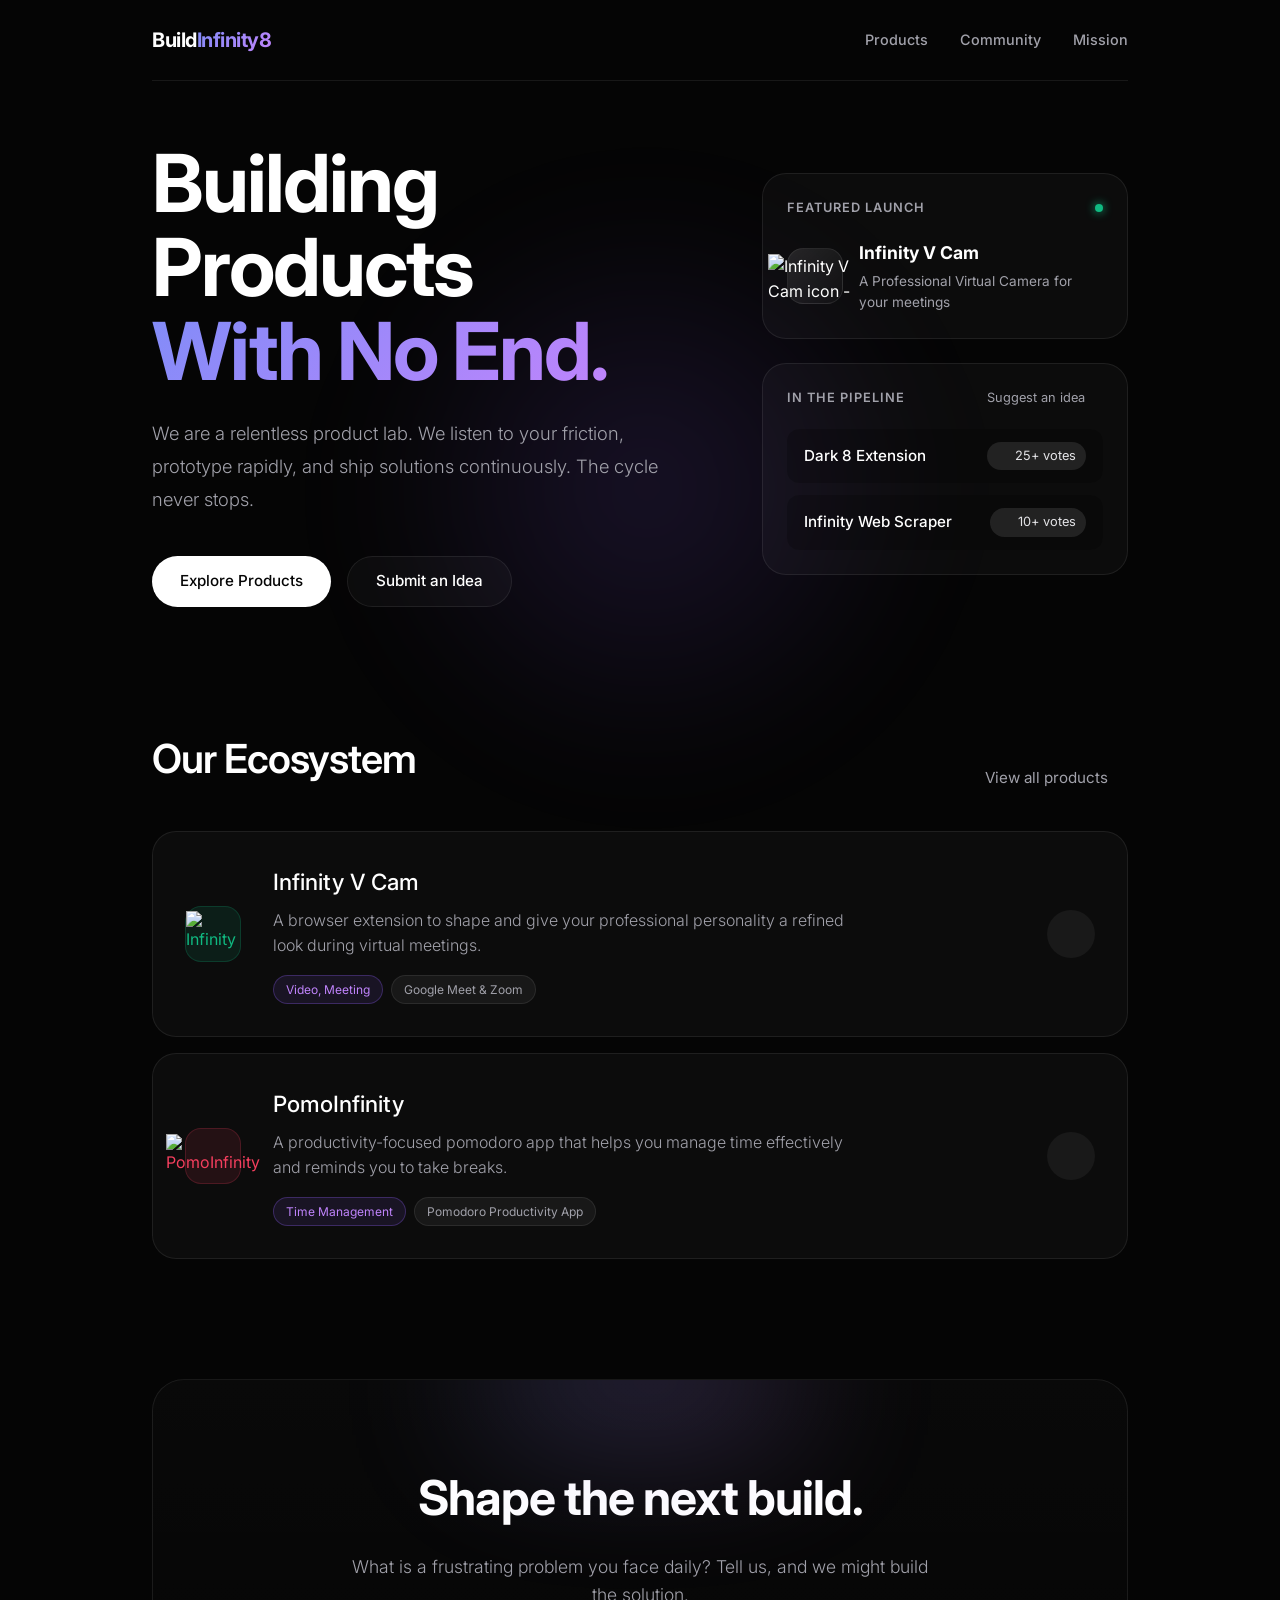
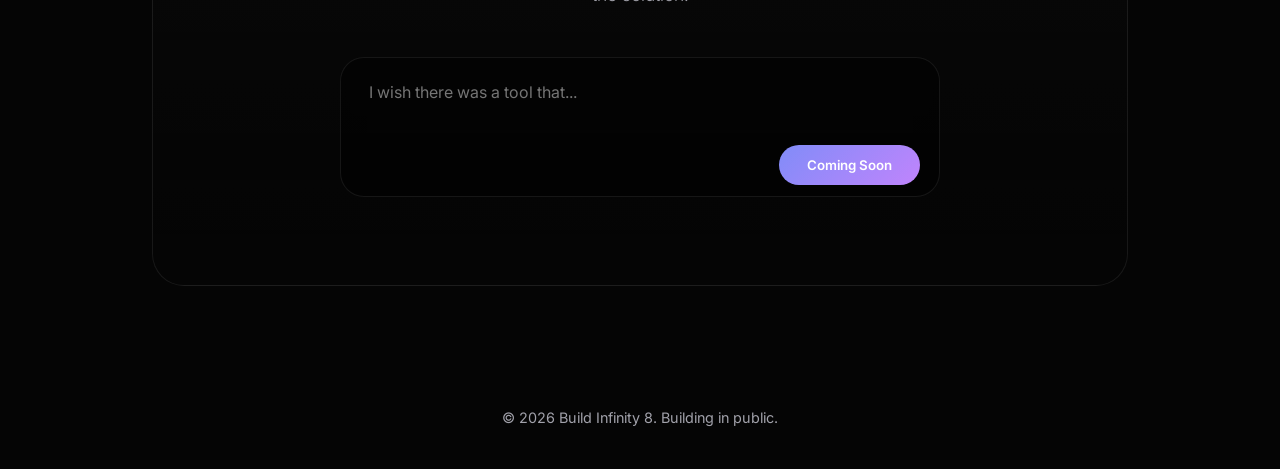
==== index.html @ c02ec93c "added the seo" ====
<!DOCTYPE html>
<html lang="en">

<head>
  <meta charset="UTF-8">
  <meta name="viewport" content="width=device-width, initial-scale=1.0">
  
  <!-- Primary Meta Tags -->
  <title>Build Infinity 8 | Relentless Product Lab | Endless Innovation</title>
  <meta name="title" content="Build Infinity 8 | Relentless Product Lab | Endless Innovation">
  <meta name="description" content="Build Infinity 8 is a relentless product lab building solutions for daily friction. We prototype rapidly and ship continuously. Explore tools like Infinity V Cam and PomoInfinity.">
  <meta name="keywords" content="Build Infinity 8, Infinity V Cam, PomoInfinity, product lab, rapid prototyping, browser extensions, productivity tools, virtual camera, pomodoro app, innovation">
  <meta name="author" content="Build Infinity 8">
  <meta name="robots" content="index, follow">
  <link rel="canonical" href="https://buildinfinity8.github.io/">

  <!-- Open Graph / Facebook -->
  <meta property="og:type" content="website">
  <meta property="og:url" content="https://buildinfinity8.github.io/">
  <meta property="og:title" content="Build Infinity 8 | Relentless Product Lab">
  <meta property="og:description" content="Building solutions for daily friction. Rapid prototyping and continuous shipping. Discover our ecosystem of products.">
  <meta property="og:image" content="https://buildinfinity8.github.io/buildinfinity8.png">

  <!-- Twitter -->
  <meta property="twitter:card" content="summary_large_image">
  <meta property="twitter:url" content="https://buildinfinity8.github.io/">
  <meta property="twitter:title" content="Build Infinity 8 | Relentless Product Lab">
  <meta property="twitter:description" content="Building solutions for daily friction. Rapid prototyping and continuous shipping. Discover our ecosystem of products.">
  <meta property="twitter:image" content="https://buildinfinity8.github.io/buildinfinity8.png">

  <!-- Favicon and Icons -->
  <link rel="icon" type="image/png" href="buildinfinity8.png">
  <link rel="shortcut icon" href="buildinfinity8.png">
  <link rel="apple-touch-icon" href="buildinfinity8.png">
  <link rel="manifest" href="manifest.json">
  <meta name="theme-color" content="#818cf8">

  <!-- JSON-LD Structured Data -->
  <script type="application/ld+json">
  {
    "@context": "https://schema.org",
    "@type": "Organization",
    "name": "Build Infinity 8",
    "url": "https://buildinfinity8.github.io/",
    "logo": "https://buildinfinity8.github.io/logo.png",
    "image": "https://buildinfinity8.github.io/buildinfinity8.png",
    "description": "A relentless product lab building solutions for daily friction. We prototype rapidly and ship continuously.",
    "brand": {
      "@type": "Brand",
      "name": "Build Infinity 8"
    },
    "slogan": "Endless Innovation"
  }
  </script>

  <link href="https://fonts.googleapis.com/css2?family=Inter:wght@300;400;500;600;700&display=swap" rel="stylesheet">
  <style>
    /* --- RESET & VARIABLES --- */
    * {
      margin: 0;
      padding: 0;
      box-sizing: border-box;
      font-family: 'Inter', sans-serif;
    }

    :root {
      --bg-base: #050505;
      --bg-surface: rgba(255, 255, 255, 0.03);
      --bg-surface-hover: rgba(255, 255, 255, 0.06);
      --border-light: rgba(255, 255, 255, 0.08);
      --text-main: #ffffff;
      --text-muted: #a1a1aa;
      --accent-glow: 0 0 40px rgba(99, 102, 241, 0.15);
      --gradient-primary: linear-gradient(135deg, #818cf8 0%, #c084fc 100%);
    }

    body {
      background-color: var(--bg-base);
      color: var(--text-main);
      line-height: 1.6;
      overflow-x: hidden;
      -webkit-font-smoothing: antialiased;
    }

    /* --- GLOBAL LAYOUT --- */
    .container {
      max-width: 80vw;
      margin: 0 auto;
      padding: 0 24px;
    }

    /* --- ANIMATIONS --- */
    @keyframes fadeUp {
      from {
        opacity: 0;
        transform: translateY(20px);
      }

      to {
        opacity: 1;
        transform: translateY(0);
      }
    }

    @keyframes pulseGlow {
      0% {
        box-shadow: 0 0 0 0 rgba(139, 92, 246, 0.4);
      }

      70% {
        box-shadow: 0 0 0 15px rgba(139, 92, 246, 0);
      }

      100% {
        box-shadow: 0 0 0 0 rgba(139, 92, 246, 0);
      }
    }

    .animate-in {
      opacity: 0;
      animation: fadeUp 0.8s cubic-bezier(0.16, 1, 0.3, 1) forwards;
    }

    .delay-1 {
      animation-delay: 0.1s;
    }

    .delay-2 {
      animation-delay: 0.2s;
    }

    .delay-3 {
      animation-delay: 0.3s;
    }

    .delay-4 {
      animation-delay: 0.4s;
    }

    /* --- HEADER --- */
    header {
      display: flex;
      justify-content: space-between;
      align-items: center;
      padding: 24px 0;
      margin-bottom: 60px;
      border-bottom: 1px solid var(--border-light);
      position: relative;
      z-index: 100;
    }

    .logo {
      font-size: 1.25rem;
      font-weight: 700;
      letter-spacing: -0.5px;
      z-index: 101;
    }

    .logo span {
      background: var(--gradient-primary);
      -webkit-background-clip: text;
      color: transparent;
    }

    .nav-links {
      display: flex;
      gap: 32px;
    }

    .nav-links a {
      color: var(--text-muted);
      text-decoration: none;
      font-size: 0.9rem;
      font-weight: 500;
      transition: color 0.3s;
    }

    .nav-links a:hover {
      color: var(--text-main);
    }

    .mobile-menu-toggle {
      display: none;
      background: none;
      border: none;
      color: var(--text-main);
      cursor: pointer;
      z-index: 101;
      padding: 8px;
    }

    /* --- BUTTONS --- */
    .btn {
      display: inline-flex;
      align-items: center;
      justify-content: center;
      padding: 12px 28px;
      border-radius: 100px;
      font-weight: 500;
      font-size: 0.95rem;
      text-decoration: none;
      transition: all 0.3s ease;
      cursor: pointer;
      border: none;
      white-space: nowrap;
    }

    .btn-primary {
      background: var(--text-main);
      color: var(--bg-base);
    }

    .btn-primary:hover {
      transform: translateY(-2px);
      box-shadow: 0 10px 20px rgba(255, 255, 255, 0.1);
    }

    .btn-secondary {
      background: var(--bg-surface);
      color: var(--text-main);
      border: 1px solid var(--border-light);
      backdrop-filter: blur(10px);
    }

    .btn-secondary:hover {
      background: var(--bg-surface-hover);
      border-color: rgba(255, 255, 255, 0.2);
    }

    /* --- HERO SECTION --- */
    .hero-grid {
      display: grid;
      grid-template-columns: 1.2fr 0.8fr;
      gap: 60px;
      align-items: center;
      margin-bottom: 120px;
      position: relative;
    }

    /* Background Glow */
    .hero-grid::before {
      content: '';
      position: absolute;
      top: 10%;
      left: 20%;
      width: clamp(300px, 50vw, 600px);
      height: clamp(300px, 50vw, 600px);
      background: radial-gradient(circle, rgba(139, 92, 246, 0.15) 0%, rgba(0, 0, 0, 0) 70%);
      z-index: -1;
      filter: blur(50px);
    }

    .hero-left h1 {
      font-size: clamp(2.5rem, 8vw, 5rem);
      line-height: 1.05;
      letter-spacing: -2px;
      font-weight: 700;
      margin-bottom: 24px;
    }

    .text-gradient {
      background: var(--gradient-primary);
      -webkit-background-clip: text;
      color: transparent;
    }

    .hero-left p {
      font-size: clamp(1rem, 2vw, 1.15rem);
      color: var(--text-muted);
      margin-bottom: 40px;
      max-width: 540px;
      line-height: 1.8;
      font-weight: 300;
    }

    .hero-actions {
      display: flex;
      flex-wrap: wrap;
      gap: 16px;
    }

    /* --- HERO WIDGETS (Right Side) --- */
    .hero-right {
      display: flex;
      flex-direction: column;
      gap: 24px;
      perspective: 1000px;
    }

    .widget {
      background: var(--bg-surface);
      border: 1px solid var(--border-light);
      border-radius: 24px;
      padding: 24px;
      backdrop-filter: blur(20px);
      transition: transform 0.4s ease, border-color 0.4s ease;
    }

    .widget:hover {
      border-color: rgba(255, 255, 255, 0.15);
      transform: translateY(-5px);
      box-shadow: var(--accent-glow);
    }

    .widget-header {
      display: flex;
      justify-content: space-between;
      align-items: center;
      margin-bottom: 20px;
    }

    .widget-header h3 {
      font-size: 0.8rem;
      text-transform: uppercase;
      letter-spacing: 1px;
      color: var(--text-muted);
      font-weight: 600;
    }

    .featured-item {
      display: flex;
      align-items: center;
      gap: 16px;
    }

    .icon-box {
      width: 56px;
      height: 56px;
      flex-shrink: 0;
      border-radius: 16px;
      display: flex;
      align-items: center;
      justify-content: center;
      background: linear-gradient(135deg, rgba(255, 255, 255, 0.1), rgba(255, 255, 255, 0.02));
      border: 1px solid var(--border-light);
    }

    .featured-item h4 {
      font-size: 1.1rem;
      margin-bottom: 4px;
    }

    .featured-item p {
      font-size: 0.85rem;
      color: var(--text-muted);
    }

    .upcoming-list {
      display: flex;
      flex-direction: column;
      gap: 12px;
    }

    .upcoming-row {
      display: flex;
      justify-content: space-between;
      align-items: center;
      padding: 12px 16px;
      background: rgba(0, 0, 0, 0.2);
      border-radius: 12px;
      border: 1px solid transparent;
      transition: all 0.2s;
      cursor: pointer;
    }

    .upcoming-row:hover {
      border-color: var(--border-light);
      background: rgba(255, 255, 255, 0.05);
    }

    .vote-badge {
      background: rgba(255, 255, 255, 0.1);
      padding: 4px 10px;
      border-radius: 20px;
      font-size: 0.8rem;
      color: #e4e4e7;
    }

    /* --- PRODUCTS SECTION --- */
    .section-header {
      display: flex;
      justify-content: space-between;
      align-items: flex-end;
      margin-bottom: 40px;
      flex-wrap: wrap;
      gap: 16px;
    }

    .section-header h2 {
      font-size: clamp(2rem, 5vw, 2.5rem);
      letter-spacing: -1px;
      font-weight: 600;
    }

    .view-all {
      color: var(--text-muted);
      text-decoration: none;
      font-size: 0.95rem;
      transition: color 0.3s;
    }

    .view-all:hover {
      color: var(--text-main);
    }

    .products-grid {
      display: flex;
      flex-direction: column;
      gap: 16px;
      margin-bottom: 120px;
    }

    .product-card {
      display: flex;
      align-items: center;
      justify-content: space-between;
      padding: 32px;
      background: var(--bg-surface);
      border: 1px solid var(--border-light);
      border-radius: 24px;
      transition: all 0.4s ease;
      text-decoration: none;
      color: inherit;
    }

    .product-card:hover {
      background: var(--bg-surface-hover);
      border-color: rgba(255, 255, 255, 0.2);
      transform: scale(1.005);
      box-shadow: 0 20px 40px rgba(0, 0, 0, 0.4);
    }

    .product-info-wrapper {
      display: flex;
      align-items: center;
      gap: 32px;
    }

    .product-text h3 {
      font-size: 1.4rem;
      margin-bottom: 8px;
      font-weight: 500;
    }

    .product-text p {
      color: var(--text-muted);
      font-size: 1rem;
      font-weight: 300;
      max-width: 600px;
    }

    .tags {
      display: flex;
      flex-wrap: wrap;
      gap: 8px;
      margin-top: 16px;
    }

    .tag {
      font-size: 0.75rem;
      padding: 4px 12px;
      border-radius: 100px;
      background: rgba(255, 255, 255, 0.05);
      color: var(--text-muted);
      border: 1px solid var(--border-light);
    }

    .tag.active {
      background: rgba(139, 92, 246, 0.1);
      color: #c084fc;
      border-color: rgba(139, 92, 246, 0.3);
    }

    .arrow-icon {
      width: 48px;
      height: 48px;
      border-radius: 50%;
      display: flex;
      align-items: center;
      justify-content: center;
      background: rgba(255, 255, 255, 0.05);
      transition: all 0.3s;
      flex-shrink: 0;
    }

    .product-card:hover .arrow-icon {
      background: var(--text-main);
      color: var(--bg-base);
      transform: translateX(5px);
    }

    /* --- IDEA SECTION --- */
    .idea-section {
      background: linear-gradient(180deg, rgba(255, 255, 255, 0.02) 0%, rgba(0, 0, 0, 0) 100%);
      border: 1px solid var(--border-light);
      border-radius: 32px;
      padding: clamp(40px, 10vw, 80px) 24px;
      text-align: center;
      margin-bottom: 120px;
      position: relative;
      overflow: hidden;
    }

    .idea-section::before {
      content: '';
      position: absolute;
      top: -50px;
      left: 50%;
      transform: translateX(-50%);
      width: 300px;
      height: 100px;
      background: var(--gradient-primary);
      filter: blur(80px);
      opacity: 0.3;
      pointer-events: none;
    }

    .idea-section h2 {
      font-size: clamp(2rem, 5vw, 3rem);
      margin-bottom: 16px;
      letter-spacing: -1px;
    }

    .idea-section p {
      color: var(--text-muted);
      margin-bottom: 48px;
      font-size: 1.1rem;
      font-weight: 300;
      max-width: 600px;
      margin-left: auto;
      margin-right: auto;
    }

    .input-group {
      position: relative;
      max-width: 600px;
      margin: 0 auto;
    }

    .idea-input {
      width: 100%;
      background: rgba(0, 0, 0, 0.5);
      border: 1px solid var(--border-light);
      border-radius: 24px;
      padding: 24px 180px 24px 28px;
      font-size: 1rem;
      color: #fff;
      outline: none;
      transition: all 0.3s;
      backdrop-filter: blur(10px);
      resize: none;
      min-height: 140px;
      font-family: inherit;
    }

    .idea-input:focus {
      border-color: #818cf8;
      box-shadow: 0 0 0 4px rgba(129, 140, 248, 0.1);
    }

    .submit-btn {
      position: absolute;
      bottom: 20px;
      right: 20px;
      background: var(--gradient-primary);
      border: none;
      padding: 12px 28px;
      border-radius: 100px;
      color: #fff;
      font-weight: 600;
      cursor: pointer;
      transition: transform 0.2s, box-shadow 0.2s;
    }

    .submit-btn:hover {
      transform: scale(1.05);
      box-shadow: 0 0 20px rgba(192, 132, 252, 0.4);
    }

    /* --- RESPONSIVE --- */
    @media (max-width: 1024px) {
      .hero-grid {
        gap: 40px;
      }
    }

    @media (max-width: 860px) {
      header {
        margin-bottom: 40px;
      }

      .mobile-menu-toggle {
        display: block;
      }

      .nav-links {
        position: fixed;
        top: 0;
        right: -100%;
        width: 100%;
        height: 100vh;
        background: var(--bg-base);
        flex-direction: column;
        justify-content: center;
        align-items: center;
        gap: 40px;
        transition: 0.4s cubic-bezier(0.16, 1, 0.3, 1);
        z-index: 100;
      }

      .nav-links.active {
        right: 0;
      }

      .nav-links a {
        font-size: 1.5rem;
      }

      .hero-grid {
        grid-template-columns: 1fr;
        margin-bottom: 80px;
      }

      .hero-left {
        text-align: center;
        display: flex;
        flex-direction: column;
        align-items: center;
      }

      .hero-left p {
        margin-left: auto;
        margin-right: auto;
      }

      .hero-actions {
        justify-content: center;
      }

      .product-card {
        padding: 24px;
      }

      .product-info-wrapper {
        gap: 20px;
      }

      .arrow-icon {
        display: none;
      }
    }

    @media (max-width: 600px) {
      .hero-left h1 {
        font-size: 3rem;
      }

      .hero-actions .btn {
        width: 100%;
      }

      .product-info-wrapper {
        flex-direction: column;
        align-items: flex-start;
      }

      .idea-input {
        padding: 24px;
        padding-bottom: 80px;
      }

      .submit-btn {
        left: 20px;
        right: 20px;
        width: calc(100% - 40px);
      }
    }
  </style>
</head>

<body>

  <div class="container">
    <header class="animate-in delay-1">
      <div class="logo">Build<span>Infinity8</span></div>
      <nav class="nav-links">
        <a href="#products">Products</a>
        <a href="#ideas">Community</a>
        <a href="#about">Mission</a>
      </nav>
      <button class="mobile-menu-toggle" aria-label="Toggle menu">
        <i data-lucide="menu"></i>
      </button>
    </header>

    <section class="hero-grid">
      <div class="hero-left animate-in delay-2">
        <h1>Building<br>Products<br><span class="text-gradient">With No End.</span></h1>
        <p>We are a relentless product lab. We listen to your friction, prototype rapidly, and ship solutions
          continuously. The cycle never stops.</p>
        <div class="hero-actions">
          <a href="#products" class="btn btn-primary">Explore Products</a>
          <a href="#ideas" class="btn btn-secondary">Submit an Idea</a>
        </div>
      </div>

      <div class="hero-right animate-in delay-3">
        <div class="widget">
          <div class="widget-header">
            <h3>Featured Launch</h3>
            <span
              style="width: 8px; height: 8px; background: #10b981; border-radius: 50%; box-shadow: 0 0 10px #10b981; animation: pulseGlow 2s infinite;"></span>
          </div>
          <div class="featured-item">
            <div class="icon-box"><img src="https://lh3.googleusercontent.com/iOdN2mVoJw2E4LsJo2YdQPStSVQz-1WmaH0mCUAkyNlP-tpQcRnnikOiYpzQF51VVlnGWR2a1O0gfFvQlYLAnc-S=s60" height="45" alt="Infinity V Cam icon - Professional Virtual Camera"></div>
            <div>
              <h4>Infinity V Cam</h4>
              <p>A Professional Virtual Camera for your meetings</p>
            </div>
          </div>
        </div>

        <div class="widget">
          <div class="widget-header">
            <h3>In The Pipeline</h3>
            <a href="#ideas" style="color: var(--text-muted); text-decoration: none; font-size: 0.8rem; display: flex; align-items: center; gap: 4px;">Suggest an idea <i data-lucide="arrow-right" style="width: 14px; height: 14px;"></i></a>
          </div>
          <div class="upcoming-list">
            <div class="upcoming-row">
              <span style="font-size: 0.95rem; font-weight: 500;">Dark 8 Extension</span>
              <span class="vote-badge" style="display: flex; align-items: center; gap: 4px;"><i data-lucide="chevron-up" style="width: 14px; height: 14px;"></i> 25+ votes</span>
            </div>
            <div class="upcoming-row">
              <span style="font-size: 0.95rem; font-weight: 500;">Infinity Web Scraper</span>
              <span class="vote-badge" style="display: flex; align-items: center; gap: 4px;"><i data-lucide="chevron-up" style="width: 14px; height: 14px;"></i> 10+ votes</span>
            </div>
          </div>
        </div>
      </div>
    </section>

    <section id="products" class="animate-in delay-4">
      <div class="section-header">
        <h2>Our Ecosystem</h2>
        <a href="#" class="view-all" style="display: flex; align-items: center; gap: 4px;">View all products <i data-lucide="arrow-right" style="width: 16px; height: 16px;"></i></a>
      </div>

      <div class="products-grid">
        <a href="https://chromewebstore.google.com/detail/kckmcaholkgphbbjcijcghjgciagndab?utm_source=item-share-cb" class="product-card" aria-label="Learn more about Infinity V Cam on Chrome Web Store">
          <div class="product-info-wrapper">
            <div class="icon-box"
              style="background: rgba(16, 185, 129, 0.1); border-color: rgba(16, 185, 129, 0.2); color: #10b981;"><img src="https://lh3.googleusercontent.com/iOdN2mVoJw2E4LsJo2YdQPStSVQz-1WmaH0mCUAkyNlP-tpQcRnnikOiYpzQF51VVlnGWR2a1O0gfFvQlYLAnc-S=s60" height="45" alt="Infinity V Cam icon">
            </div>
            <div class="product-text">
              <h3>Infinity V Cam</h3>
              <p>A browser extension to shape and give your professional personality a refined look during virtual meetings.</p>
              <div class="tags">
                <span class="tag active">Video, Meeting</span>
                <span class="tag">Google Meet & Zoom</span>
              </div>
            </div>
          </div>
          <div class="arrow-icon"><i data-lucide="arrow-right" style="width: 20px; height: 20px;"></i></div>
        </a>

        <a href="https://chromewebstore.google.com/detail/imipbhidbjfooicfmljocgklihnhekcp?utm_source=item-share-cb" class="product-card" aria-label="Learn more about PomoInfinity on Chrome Web Store">
          <div class="product-info-wrapper">
            <div class="icon-box"
              style="background: rgba(244, 63, 94, 0.1); border-color: rgba(244, 63, 94, 0.2); color: #f43f5e;"><img src="https://lh3.googleusercontent.com/j9bNP4QQB1DxWTYBoj7DmICyY9_RQcWHPPdjuiB61cvB1Zrk4YBpRH0svq8SNBygI1YvamVj28j5XitHW68U_yia0lk=s60" height="45" alt="PomoInfinity icon"></div>
            <div class="product-text">
              <h3>PomoInfinity</h3>
              <p>A productivity-focused pomodoro app that helps you manage time effectively and reminds you to take breaks.</p>
              <div class="tags">
                <span class="tag active">Time Management</span>
                <span class="tag">Pomodoro Productivity App</span>
              </div>
            </div>
          </div>
          <div class="arrow-icon"><i data-lucide="arrow-right" style="width: 20px; height: 20px;"></i></div>
        </a>
      </div>
    </section>

    <section id="ideas" class="idea-section animate-in delay-4">
      <h2>Shape the next build.</h2>
      <p>What is a frustrating problem you face daily? Tell us, and we might build the solution.</p>

      <div class="input-group">
        <textarea class="idea-input" placeholder="I wish there was a tool that..."></textarea>
        <button class="submit-btn">Coming Soon</button>
      </div>
    </section>

    <footer style="text-align: center; padding-bottom: 40px; color: var(--text-muted); font-size: 0.9rem;">
      <p>© 2026 Build Infinity 8. Building in public.</p>
    </footer>
  </div>

  <script src="https://unpkg.com/lucide@latest"></script>
  <script>
    lucide.createIcons();

    // Mobile Menu Toggle
    const menuToggle = document.querySelector('.mobile-menu-toggle');
    const navLinks = document.querySelector('.nav-links');
    const menuIcon = menuToggle.querySelector('i');

    menuToggle.addEventListener('click', () => {
      navLinks.classList.toggle('active');
      const isActive = navLinks.classList.contains('active');
      menuIcon.setAttribute('data-lucide', isActive ? 'x' : 'menu');
      lucide.createIcons();
    });

    // Close menu when clicking links
    document.querySelectorAll('.nav-links a').forEach(link => {
      link.addEventListener('click', () => {
        navLinks.classList.remove('active');
        menuIcon.setAttribute('data-lucide', 'menu');
        lucide.createIcons();
      });
    });
  </script>
</body>

</html>
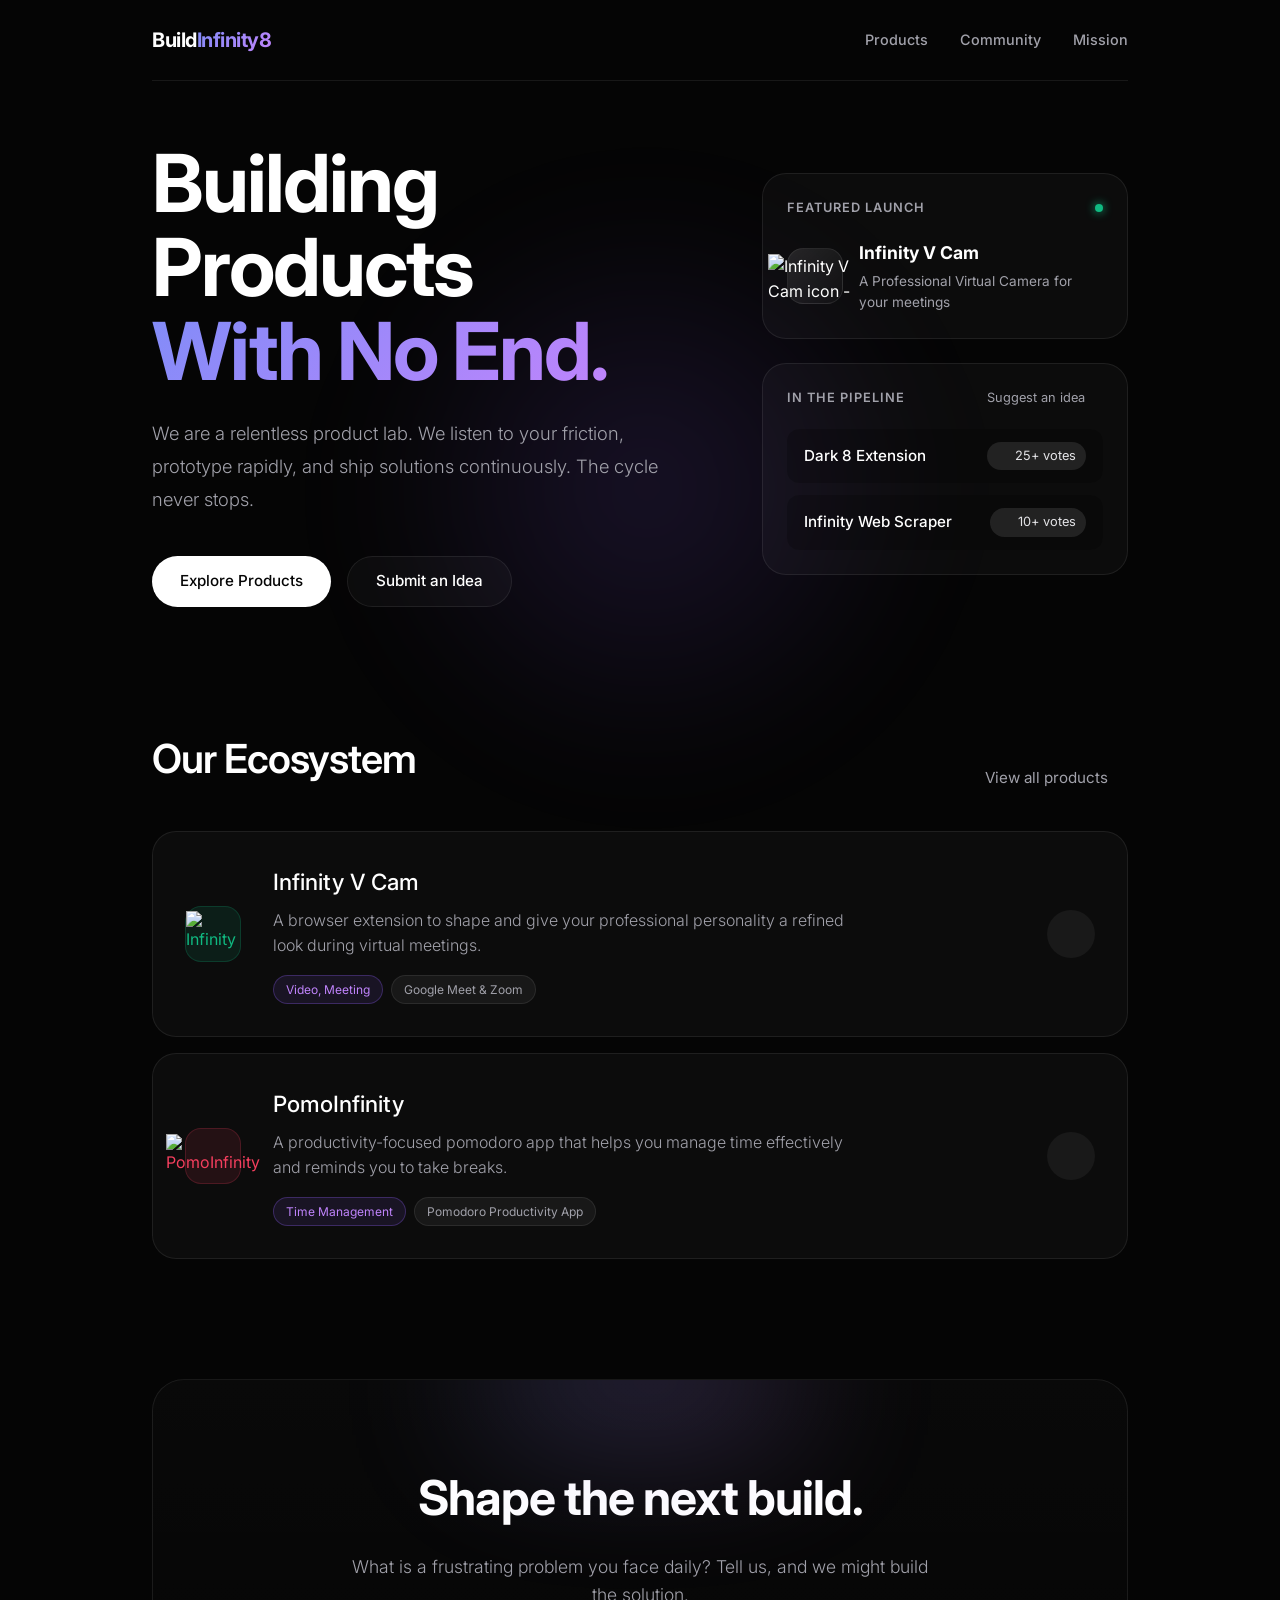
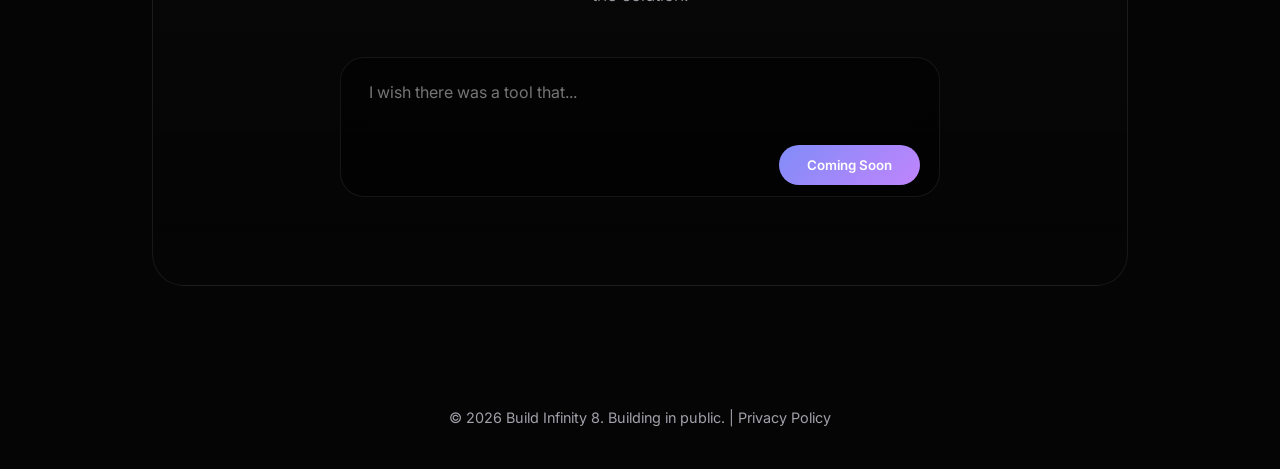
==== commit 5c8dc675: "added privacy policy" ====
--- a/index.html
+++ b/index.html
@@ -792,7 +792,7 @@
     </section>
 
     <footer style="text-align: center; padding-bottom: 40px; color: var(--text-muted); font-size: 0.9rem;">
-      <p>© 2026 Build Infinity 8. Building in public.</p>
+      <p>© 2026 Build Infinity 8. Building in public. | <a href="privacy-policy.html" style="color: var(--text-muted); text-decoration: none;">Privacy Policy</a></p>
     </footer>
   </div>
 
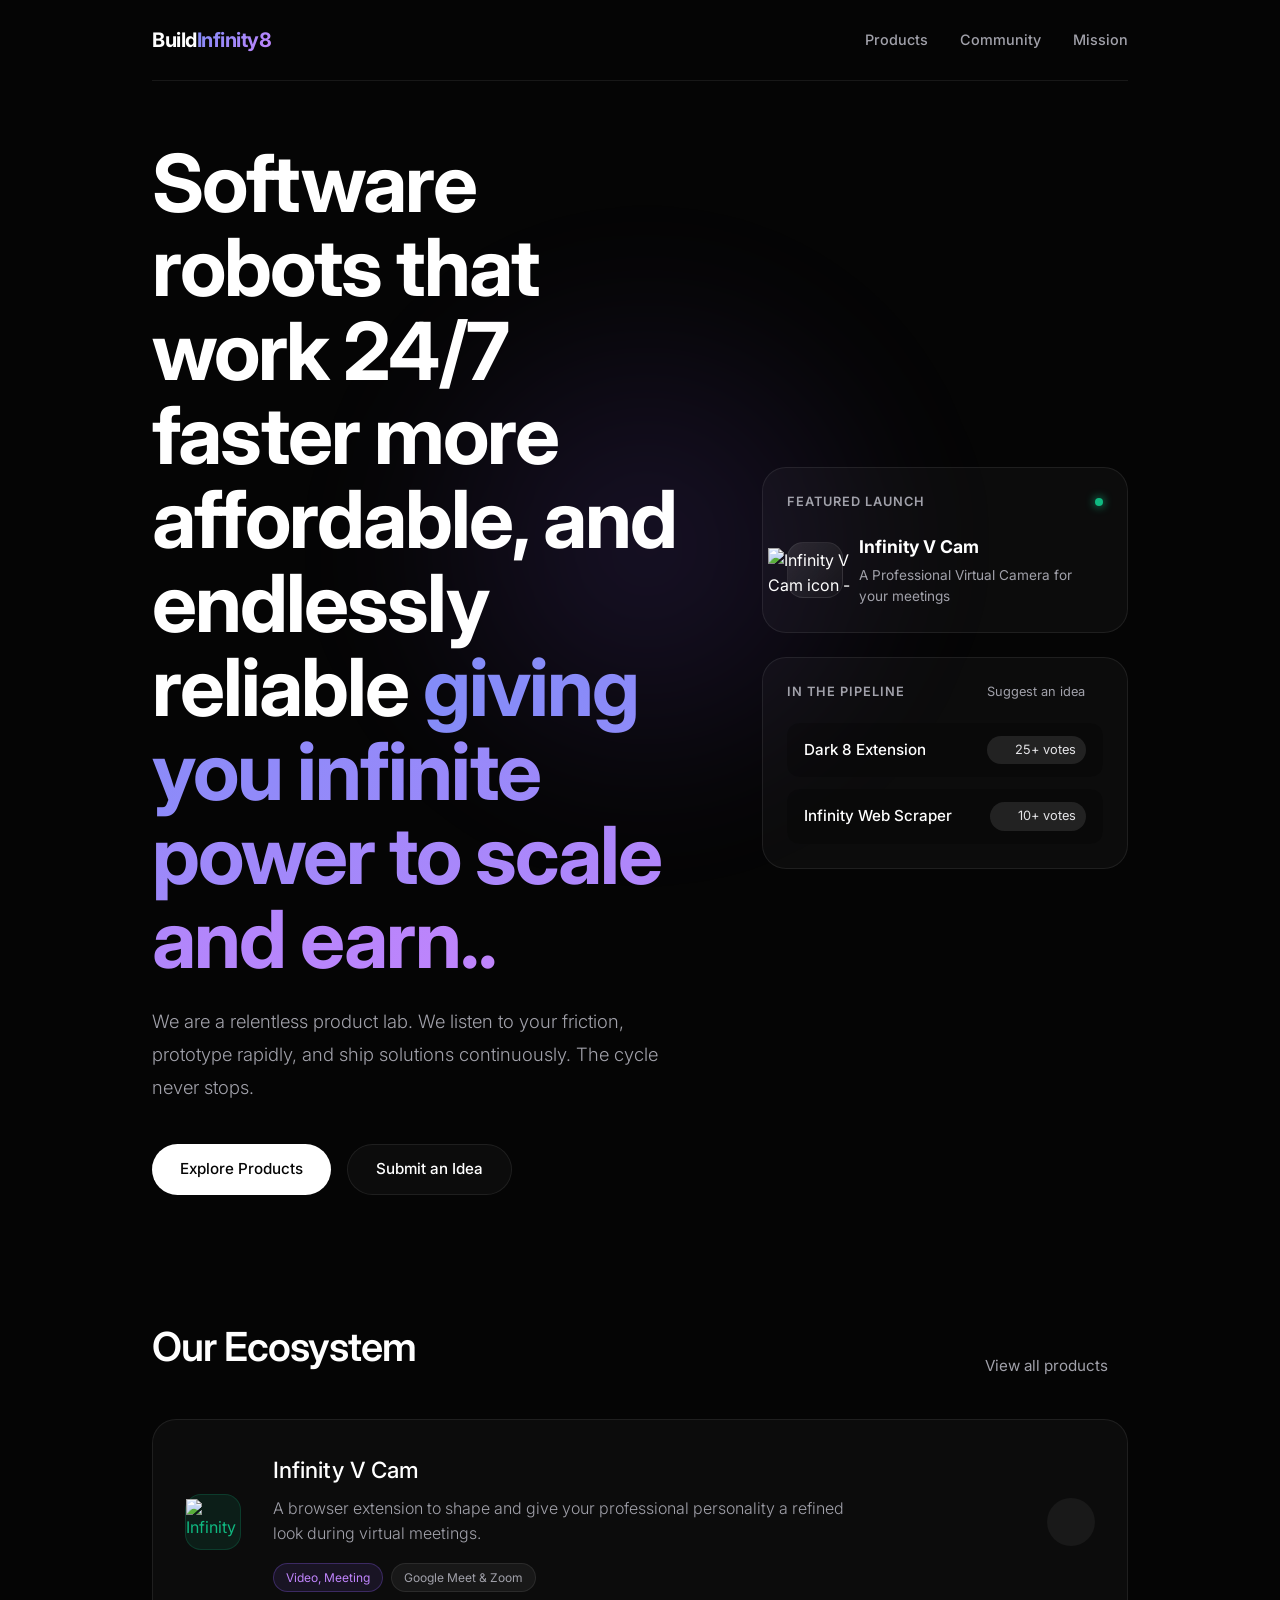
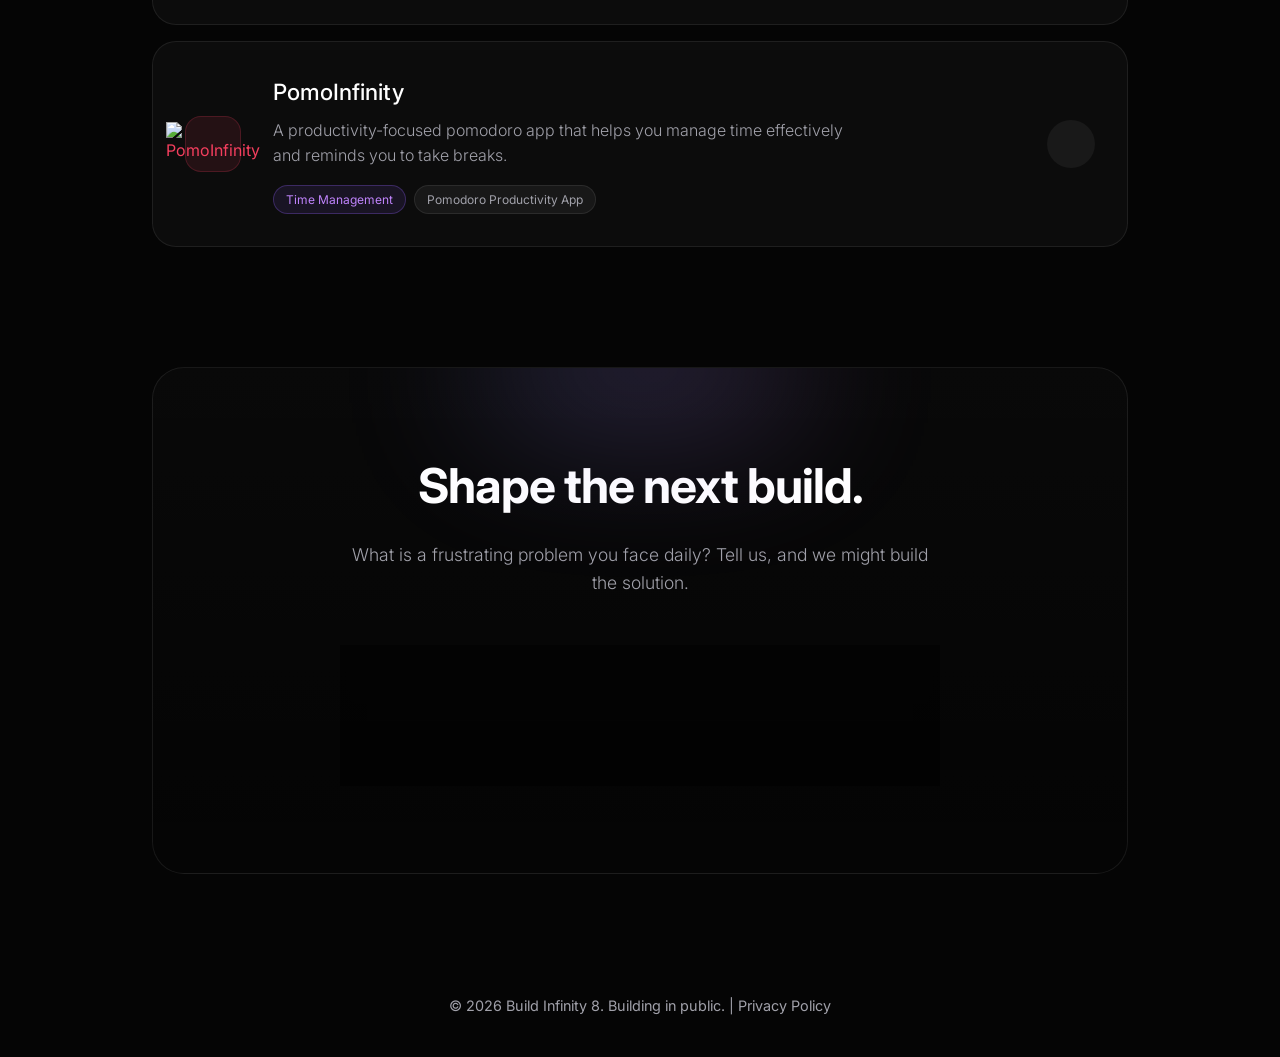
==== commit cfdcc002: "Merge pull request #3 from Buildinfinity8/abhyudaya_update I changed the main copy of the webpage,co" ====
--- a/index.html
+++ b/index.html
@@ -695,7 +695,7 @@
 
     <section class="hero-grid">
       <div class="hero-left animate-in delay-2">
-        <h1>Building<br>Products<br><span class="text-gradient">With No End.</span></h1>
+        <h1>Software robots that work 24/7 <br>faster more affordable, and endlessly reliable <span class="text-gradient">giving you infinite power to scale and earn..</span></h1>
         <p>We are a relentless product lab. We listen to your friction, prototype rapidly, and ship solutions
           continuously. The cycle never stops.</p>
         <div class="hero-actions">
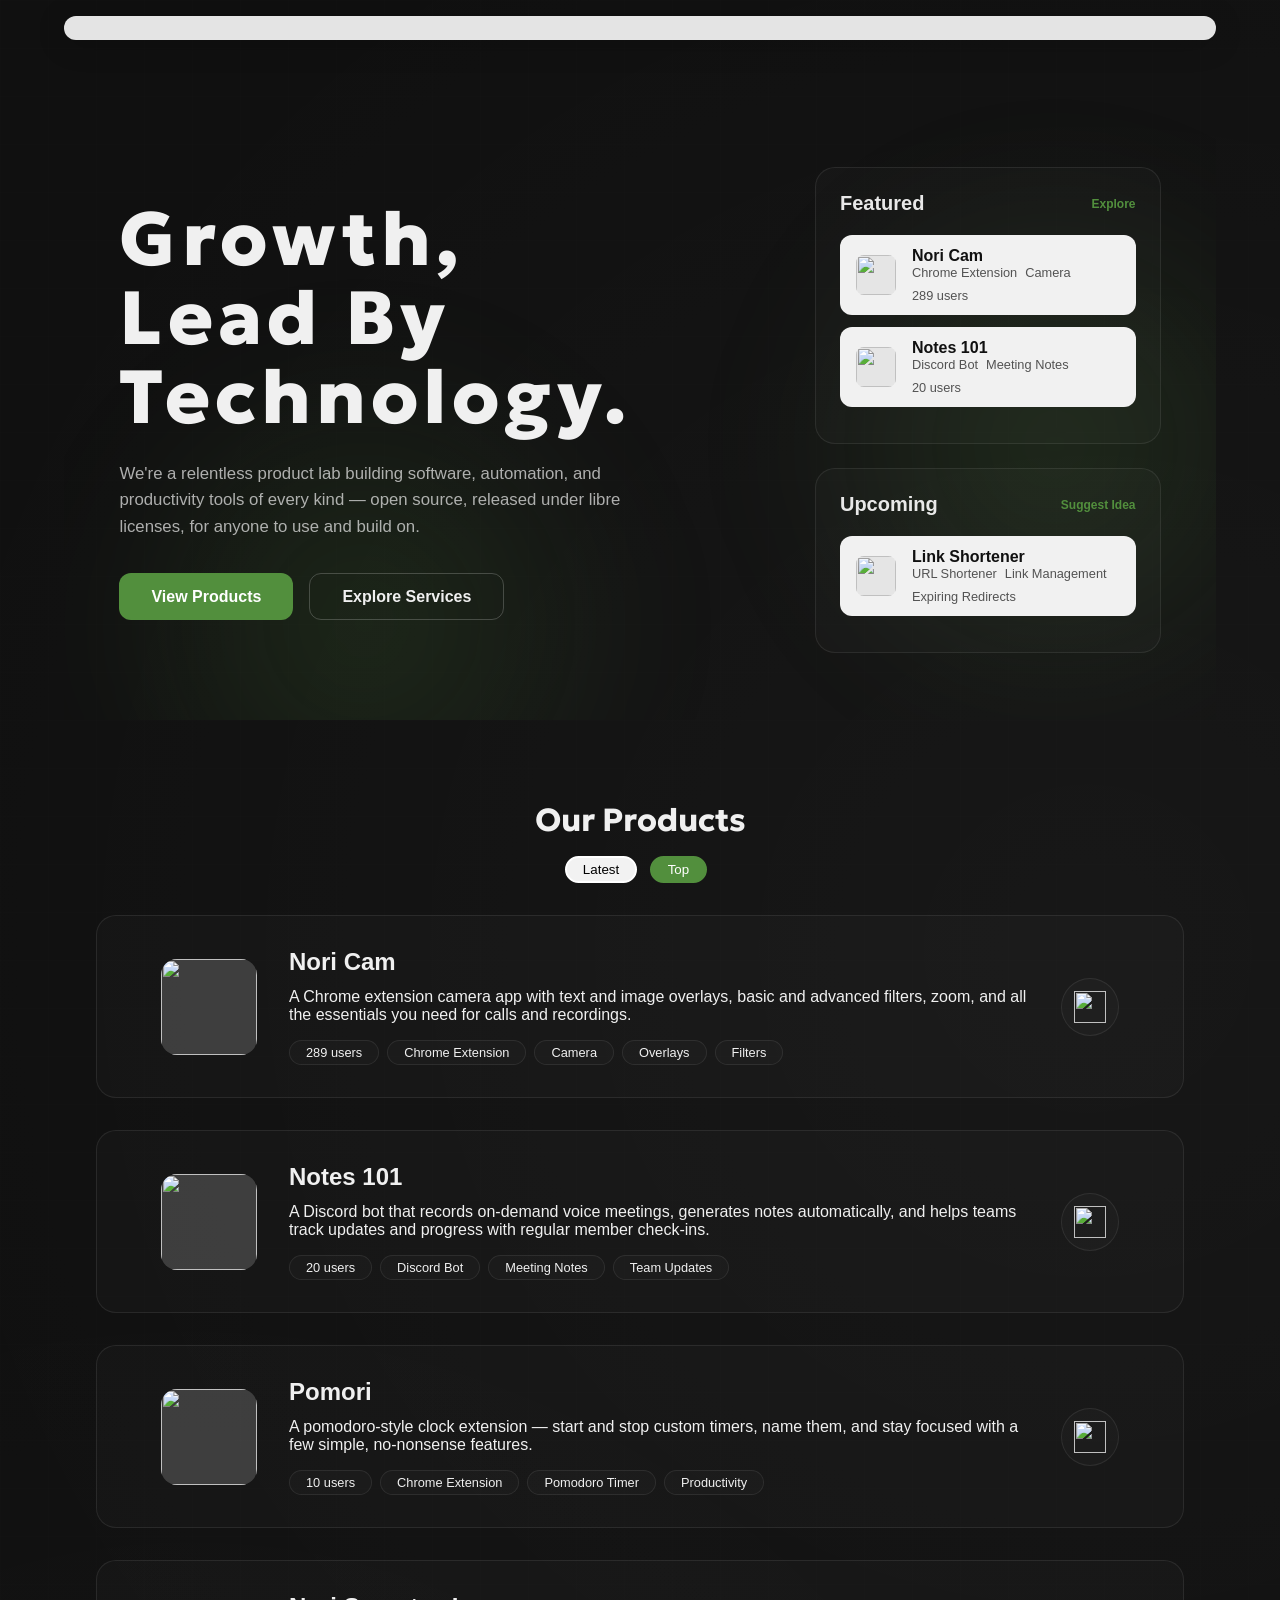
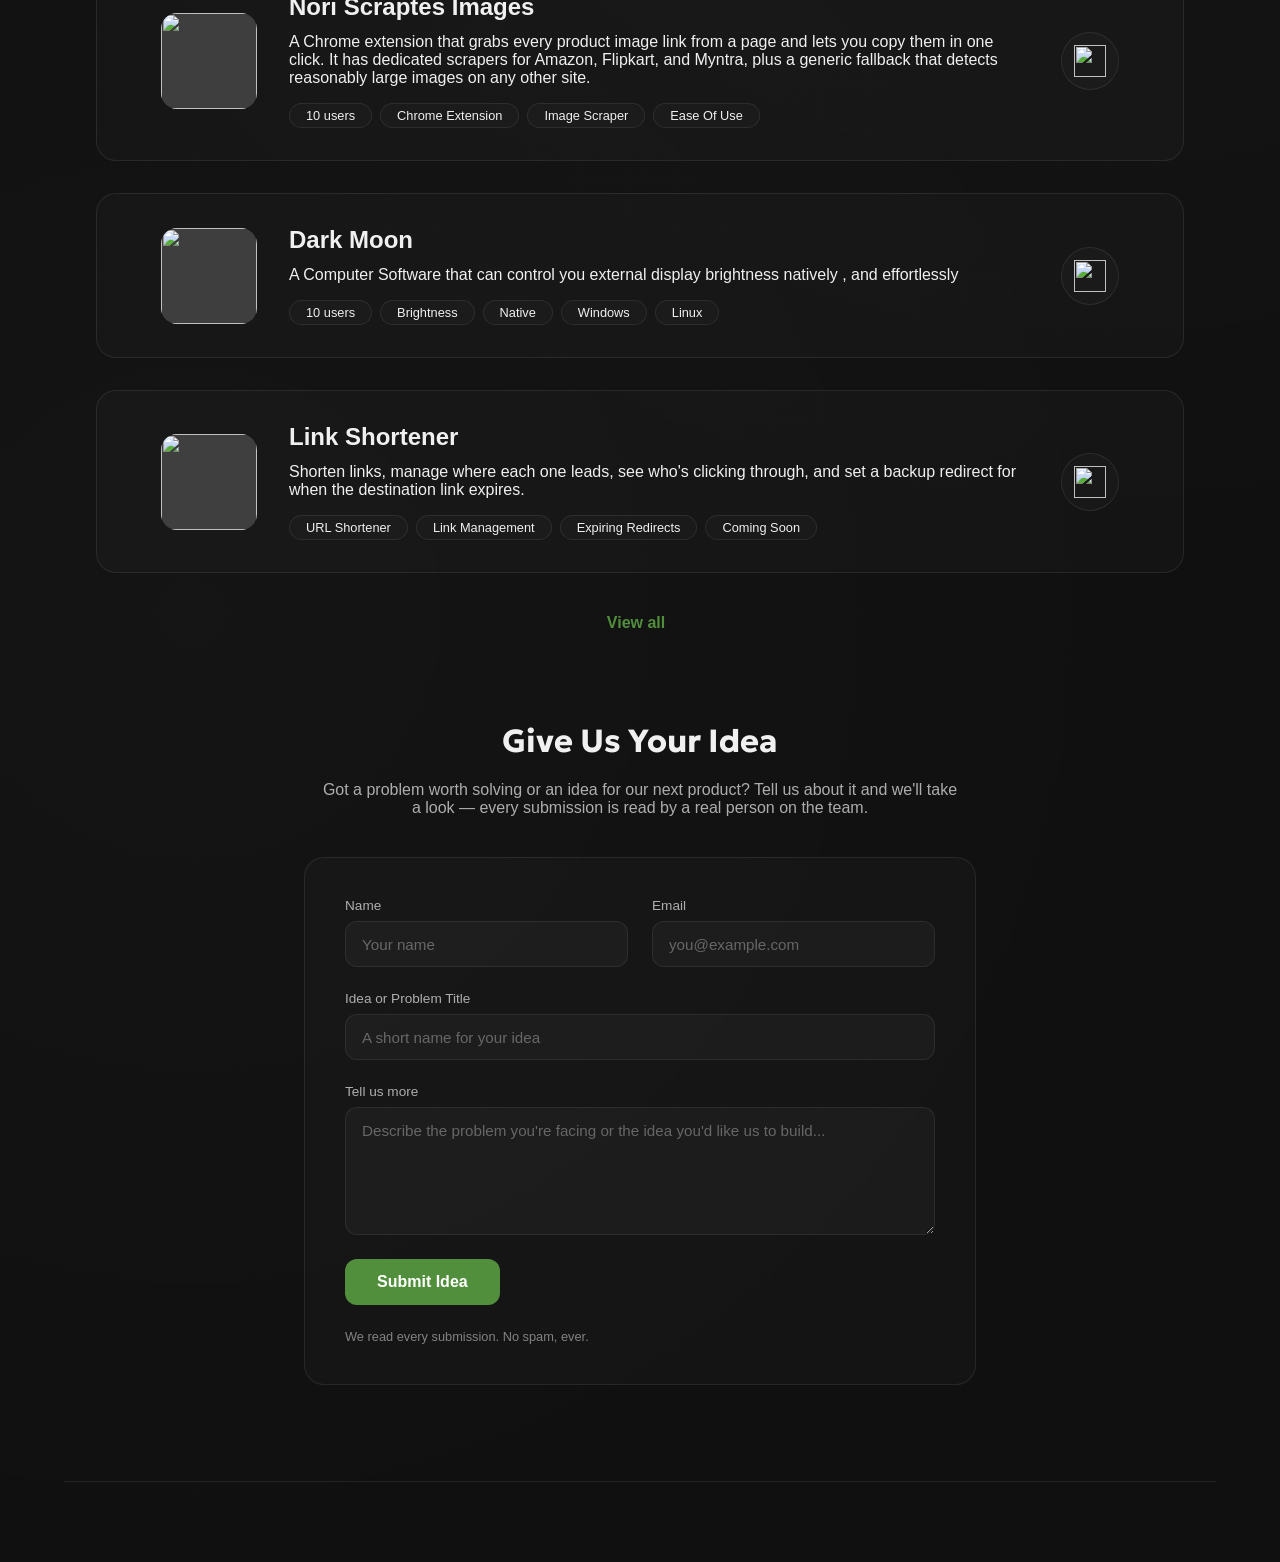
==== commit a9f7d715: "added Products list" ====
--- a/index.html
+++ b/index.html
@@ -2,825 +2,277 @@
 <html lang="en">
 
 <head>
-  <meta charset="UTF-8">
-  <meta name="viewport" content="width=device-width, initial-scale=1.0">
-  
-  <!-- Primary Meta Tags -->
-  <title>Build Infinity 8 | Relentless Product Lab | Endless Innovation</title>
-  <meta name="title" content="Build Infinity 8 | Relentless Product Lab | Endless Innovation">
-  <meta name="description" content="Build Infinity 8 is a relentless product lab building solutions for daily friction. We prototype rapidly and ship continuously. Explore tools like Infinity V Cam and PomoInfinity.">
-  <meta name="keywords" content="Build Infinity 8, Infinity V Cam, PomoInfinity, product lab, rapid prototyping, browser extensions, productivity tools, virtual camera, pomodoro app, innovation">
-  <meta name="author" content="Build Infinity 8">
-  <meta name="robots" content="index, follow">
-  <link rel="canonical" href="https://buildinfinity8.github.io/">
-
-  <!-- Open Graph / Facebook -->
-  <meta property="og:type" content="website">
-  <meta property="og:url" content="https://buildinfinity8.github.io/">
-  <meta property="og:title" content="Build Infinity 8 | Relentless Product Lab">
-  <meta property="og:description" content="Building solutions for daily friction. Rapid prototyping and continuous shipping. Discover our ecosystem of products.">
-  <meta property="og:image" content="https://buildinfinity8.github.io/buildinfinity8.png">
-
-  <!-- Twitter -->
-  <meta property="twitter:card" content="summary_large_image">
-  <meta property="twitter:url" content="https://buildinfinity8.github.io/">
-  <meta property="twitter:title" content="Build Infinity 8 | Relentless Product Lab">
-  <meta property="twitter:description" content="Building solutions for daily friction. Rapid prototyping and continuous shipping. Discover our ecosystem of products.">
-  <meta property="twitter:image" content="https://buildinfinity8.github.io/buildinfinity8.png">
-
-  <!-- Favicon and Icons -->
-  <link rel="icon" type="image/png" href="buildinfinity8.png">
-  <link rel="shortcut icon" href="buildinfinity8.png">
-  <link rel="apple-touch-icon" href="buildinfinity8.png">
-  <link rel="manifest" href="manifest.json">
-  <meta name="theme-color" content="#818cf8">
-
-  <!-- JSON-LD Structured Data -->
-  <script type="application/ld+json">
+    <meta charset="UTF-8">
+    <meta name="viewport" content="width=device-width, initial-scale=1.0">
+    <title>Omnori - Growth, Lead By Technology.</title>
+    <meta name="title" content="Omnori | Relentless Product Lab | Endless Innovation">
+    <meta name="description"
+        content="Omnori is a relentless product lab building solutions for daily friction. We prototype rapidly and ship continuously. Explore tools like Infinity V Cam and PomoInfinity.">
+    <meta name="keywords"
+        content="Omnori, Infinity V Cam, PomoInfinity, product lab, rapid prototyping, browser extensions, productivity tools, virtual camera, pomodoro app, innovation">
+    <meta name="author" content="Omnori">
+    <meta name="robots" content="index, follow">
+    <link rel="canonical" href="https://omnori.github.io/">
+
+    <!-- Open Graph / Facebook -->
+    <meta property="og:type" content="website">
+    <meta property="og:url" content="https://omnori.github.io/">
+    <meta property="og:title" content="Omnori | Relentless Product Lab">
+    <meta property="og:description"
+        content="Building solutions for daily friction. Rapid prototyping and continuous shipping. Discover our ecosystem of products.">
+    <meta property="og:image" content="https://omnori.github.io/logo/logo-horizontal.jpg">
+
+    <!-- Twitter -->
+    <meta property="twitter:card" content="summary_large_image">
+    <meta property="twitter:url" content="https://omnori.github.io/">
+    <meta property="twitter:title" content="Omnori | Relentless Product Lab">
+    <meta property="twitter:description"
+        content="Building solutions for daily friction. Rapid prototyping and continuous shipping. Discover our ecosystem of products.">
+    <meta property="twitter:image" content="https://omnori.github.io/logo/logo-horizontal.jpg">
+
+    <!-- Favicon and Icons -->
+    <link rel="icon" type="image/png" href="logo/logo-sm.png">
+    <link rel="shortcut icon" type="image/png" href="logo/logo-sm.png">
+    <link rel="apple-touch-icon" href="logo/logo.png">
+    <link rel="manifest" href="manifest.json">
+    <meta name="theme-color" content="#528F3D">
+
+    <!-- JSON-LD Structured Data -->
+    <script type="application/ld+json">
   {
     "@context": "https://schema.org",
     "@type": "Organization",
-    "name": "Build Infinity 8",
-    "url": "https://buildinfinity8.github.io/",
-    "logo": "https://buildinfinity8.github.io/logo.png",
-    "image": "https://buildinfinity8.github.io/buildinfinity8.png",
+    "name": "Omnori",
+    "url": "https://omnori.github.io/",
+    "logo": "https://omnori.github.io/logo/logo.png",
+    "image": "https://omnori.github.io/logo/logo-horizontal.jpg",
     "description": "A relentless product lab building solutions for daily friction. We prototype rapidly and ship continuously.",
     "brand": {
       "@type": "Brand",
-      "name": "Build Infinity 8"
+      "name": "Omnori"
     },
     "slogan": "Endless Innovation"
   }
   </script>
 
-  <link href="https://fonts.googleapis.com/css2?family=Inter:wght@300;400;500;600;700&display=swap" rel="stylesheet">
-  <style>
-    /* --- RESET & VARIABLES --- */
-    * {
-      margin: 0;
-      padding: 0;
-      box-sizing: border-box;
-      font-family: 'Inter', sans-serif;
+    <!-- Styles and Css -->
+    <style>
+        /* fonts */
+        @import url('https://fonts.googleapis.com/css2?family=Geologica:wght,CRSV@100..900,0&display=swap');
+    </style>
+    <link rel="stylesheet" href="style.css">
+    <script defer src="autoload/autoload.js"></script>
+    <script defer src="autoload/products-render.js"></script>
+    <script defer src="autoload/products.js"></script>
+
+</head>
+
+<body>
+    <div id="maincontainer">
+        <header></header>
+
+        <div id="hero">
+            <div class="left">
+                <div class="textsec">
+                    <h2>Growth, <br> Lead By Technology.</h2>
+                    <h4>We're a relentless product lab building software, automation, and productivity tools of
+                        every kind — open source, released under libre licenses, for anyone to use and build on.
+                    </h4>
+                </div>
+
+                <div class="cta">
+                    <button id="ctaProducts">View Products</button><button id="ctaServices">Explore Services</button>
+                </div>
+
+            </div>
+            <div class="right">
+                <div class="spotlight">
+                    <div class="title">
+                        <h2>Featured</h2>
+                        <a href="#products">Explore</a>
+                    </div>
+                    <div id="featuredSpotlight"><!-- PRODUCTS:FEATURED -->
+        <div class="pritem">
+            <img class="appicon" src="https://lh3.googleusercontent.com/iOdN2mVoJw2E4LsJo2YdQPStSVQz-1WmaH0mCUAkyNlP-tpQcRnnikOiYpzQF51VVlnGWR2a1O0gfFvQlYLAnc-S" alt="">
+            <div class="apptext">
+                <h3>Nori Cam</h3>
+                <div class="tags">
+                    <span>Chrome Extension</span> <span>Camera</span>
+                    <span>289 users</span>
+                </div>
+            </div>
+        </div>
+    
+        <div class="pritem">
+            <img class="appicon" src="https://cdn.discordapp.com/app-icons/1526987244001296514/faad0e55a1ee7df69ca1c7a164458416.png" alt="">
+            <div class="apptext">
+                <h3>Notes 101</h3>
+                <div class="tags">
+                    <span>Discord Bot</span> <span>Meeting Notes</span>
+                    <span>20 users</span>
+                </div>
+            </div>
+        </div>
+    <!-- /PRODUCTS:FEATURED --></div>
+                </div>
+                <div class="spotlight">
+                    <div class="title">
+                        <h2>Upcoming</h2>
+                        <a href="#giveidea">Suggest Idea</a>
+                    </div>
+                    <div id="upcomingSpotlight"><!-- PRODUCTS:UPCOMING -->
+        <div class="pritem">
+            <img class="appicon" src="logo/logo-sm.png" alt="">
+            <div class="apptext">
+                <h3>Link Shortener</h3>
+                <div class="tags">
+                    <span>URL Shortener</span> <span>Link Management</span> <span>Expiring Redirects</span>
+                </div>
+            </div>
+        </div>
+    <!-- /PRODUCTS:UPCOMING --></div>
+                </div>
+            </div>
+
+        </div>
+        <div id="products">
+            <div class="heading">
+                <h1>Our Products</h1>
+                <div class="tags"><button data-filter="latest">Latest</button> <button data-filter="top"
+                        class="active">Top</button></div>
+            </div>
+            <div class="itemlist" id="productsList"><!-- PRODUCTS:GRID -->
+            <div class="item">
+                <div class="logo">
+                    <img src="https://lh3.googleusercontent.com/iOdN2mVoJw2E4LsJo2YdQPStSVQz-1WmaH0mCUAkyNlP-tpQcRnnikOiYpzQF51VVlnGWR2a1O0gfFvQlYLAnc-S" alt="">
+                </div>
+                <div class="context">
+                    <h3>Nori Cam</h3>
+                    <p>A Chrome extension camera app with text and image overlays, basic and advanced filters, zoom, and all the essentials you need for calls and recordings.</p>
+                    <div class="tags"><span>289 users</span> <span>Chrome Extension</span> <span>Camera</span> <span>Overlays</span> <span>Filters</span></div>
+                </div>
+                <a class="itembtn" href="https://chromewebstore.google.com/detail/infinityvcam/kckmcaholkgphbbjcijcghjgciagndab" target="_blank" rel="noopener"><img src="https://img.icons8.com/?size=100&id=85504&format=png&color=f1f1f1" alt=""></a>
+            </div>
+        
+            <div class="item">
+                <div class="logo">
+                    <img src="https://cdn.discordapp.com/app-icons/1526987244001296514/faad0e55a1ee7df69ca1c7a164458416.png" alt="">
+                </div>
+                <div class="context">
+                    <h3>Notes 101</h3>
+                    <p>A Discord bot that records on-demand voice meetings, generates notes automatically, and helps teams track updates and progress with regular member check-ins.</p>
+                    <div class="tags"><span>20 users</span> <span>Discord Bot</span> <span>Meeting Notes</span> <span>Team Updates</span></div>
+                </div>
+                <a class="itembtn" href="https://discord.com/oauth2/authorize?client_id=1526987244001296514&permissions=8&integration_type=0&scope=bot+applications.commands" target="_blank" rel="noopener"><img src="https://img.icons8.com/?size=100&id=85504&format=png&color=f1f1f1" alt=""></a>
+            </div>
+        
+            <div class="item">
+                <div class="logo">
+                    <img src="https://lh3.googleusercontent.com/j9bNP4QQB1DxWTYBoj7DmICyY9_RQcWHPPdjuiB61cvB1Zrk4YBpRH0svq8SNBygI1YvamVj28j5XitHW68U_yia0lk" alt="">
+                </div>
+                <div class="context">
+                    <h3>Pomori</h3>
+                    <p>A pomodoro-style clock extension — start and stop custom timers, name them, and stay focused with a few simple, no-nonsense features.</p>
+                    <div class="tags"><span>10 users</span> <span>Chrome Extension</span> <span>Pomodoro Timer</span> <span>Productivity</span></div>
+                </div>
+                <a class="itembtn" href="https://chromewebstore.google.com/detail/pomoinfinity/imipbhidbjfooicfmljocgklihnhekcp" target="_blank" rel="noopener"><img src="https://img.icons8.com/?size=100&id=85504&format=png&color=f1f1f1" alt=""></a>
+            </div>
+        
+            <div class="item">
+                <div class="logo">
+                    <img src="https://lh3.googleusercontent.com/YGNn7Zr2xETUzLA3VMGSrJQ-nrplvkBqQj-U556Hjf-9MQLF0_I-hJR5-XQ9aLayPRSWY-qxAAaV8buMqMd-CXWAv9c" alt="">
+                </div>
+                <div class="context">
+                    <h3>Nori Scraptes Images</h3>
+                    <p>A Chrome extension that grabs every product image link from a page and lets you copy them in one click. It has dedicated scrapers for Amazon, Flipkart, and Myntra, plus a generic fallback that detects reasonably large images on any other site.</p>
+                    <div class="tags"><span>10 users</span> <span>Chrome Extension</span> <span>Image Scraper</span> <span>Ease Of Use</span></div>
+                </div>
+                <a class="itembtn" href="https://chromewebstore.google.com/detail/nori-scrapes-images/kpnoaifoplbdignomjpfddnmammfmhka" target="_blank" rel="noopener"><img src="https://img.icons8.com/?size=100&id=85504&format=png&color=f1f1f1" alt=""></a>
+            </div>
+        
+            <div class="item">
+                <div class="logo">
+                    <img src="https://raw.githubusercontent.com/Omnori/Dark-moon/refs/heads/main/Assets/logo.png" alt="">
+                </div>
+                <div class="context">
+                    <h3>Dark Moon</h3>
+                    <p>A Computer Software that can control you external display brightness natively , and effortlessly</p>
+                    <div class="tags"><span>10 users</span> <span>Brightness</span> <span>Native</span> <span>Windows</span> <span>Linux</span></div>
+                </div>
+                <a class="itembtn" href="https://github.com/Omnori/Dark-moon/releases/tag/v1.0.3" target="_blank" rel="noopener"><img src="https://img.icons8.com/?size=100&id=85504&format=png&color=f1f1f1" alt=""></a>
+            </div>
+        
+            <div class="item">
+                <div class="logo">
+                    <img src="logo/logo-sm.png" alt="">
+                </div>
+                <div class="context">
+                    <h3>Link Shortener</h3>
+                    <p>Shorten links, manage where each one leads, see who's clicking through, and set a backup redirect for when the destination link expires.</p>
+                    <div class="tags"><span>URL Shortener</span> <span>Link Management</span> <span>Expiring Redirects</span> <span>Coming Soon</span></div>
+                </div>
+                <button><img src="https://img.icons8.com/?size=100&id=85504&format=png&color=f1f1f1" alt=""></button>
+            </div>
+        <!-- /PRODUCTS:GRID --></div>
+            <div class="moresec">
+                <a href="#products" class="viewmore"> View all <img
+                        src="https://img.icons8.com/?size=100&id=85123&format=png&color=f1f1f1" alt=""></a>
+            </div>
+        </div>
+        <div id="giveidea">
+            <div class="heading">
+                <h1>Give Us Your Idea</h1>
+                <p>Got a problem worth solving or an idea for our next product? Tell us about it and we'll take a
+                    look — every submission is read by a real person on the team.</p>
+            </div>
+            <form class="ideaform">
+                <div class="formrow">
+                    <div class="formgroup">
+                        <label for="ideaName">Name</label>
+                        <input type="text" id="ideaName" name="name" placeholder="Your name" required>
+                    </div>
+                    <div class="formgroup">
+                        <label for="ideaEmail">Email</label>
+                        <input type="email" id="ideaEmail" name="email" placeholder="you@example.com" required>
+                    </div>
+                </div>
+                <div class="formgroup">
+                    <label for="ideaTitle">Idea or Problem Title</label>
+                    <input type="text" id="ideaTitle" name="title" placeholder="A short name for your idea" required>
+                </div>
+                <div class="formgroup">
+                    <label for="ideaDetails">Tell us more</label>
+                    <textarea id="ideaDetails" name="details" rows="5"
+                        placeholder="Describe the problem you're facing or the idea you'd like us to build..."
+                        required></textarea>
+                </div>
+                <button type="submit" class="submitbtn">Submit Idea</button>
+                <p class="formnote">We read every submission. No spam, ever.</p>
+            </form>
+        </div>
+
+    </div>
+
+    <footer></footer>
+</body>
+<script>
+    document.getElementById('ctaProducts')?.addEventListener('click', () => {
+        document.getElementById('products')?.scrollIntoView({ behavior: 'smooth' })
+    })
+    document.getElementById('ctaServices')?.addEventListener('click', () => {
+        window.location.href = 'services.html'
+    })
+
+    const ideaForm = document.querySelector('.ideaform')
+
+    if (ideaForm) {
+        ideaForm.addEventListener('submit', (e) => {
+            e.preventDefault()
+            const note = ideaForm.querySelector('.formnote')
+            ideaForm.reset()
+            if (note) note.textContent = "Thanks — we've received your idea!"
+        })
     }
-
-    :root {
-      --bg-base: #050505;
-      --bg-surface: rgba(255, 255, 255, 0.03);
-      --bg-surface-hover: rgba(255, 255, 255, 0.06);
-      --border-light: rgba(255, 255, 255, 0.08);
-      --text-main: #ffffff;
-      --text-muted: #a1a1aa;
-      --accent-glow: 0 0 40px rgba(99, 102, 241, 0.15);
-      --gradient-primary: linear-gradient(135deg, #818cf8 0%, #c084fc 100%);
-    }
-
-    body {
-      background-color: var(--bg-base);
-      color: var(--text-main);
-      line-height: 1.6;
-      overflow-x: hidden;
-      -webkit-font-smoothing: antialiased;
-    }
-
-    /* --- GLOBAL LAYOUT --- */
-    .container {
-      max-width: 80vw;
-      margin: 0 auto;
-      padding: 0 24px;
-    }
-
-    /* --- ANIMATIONS --- */
-    @keyframes fadeUp {
-      from {
-        opacity: 0;
-        transform: translateY(20px);
-      }
-
-      to {
-        opacity: 1;
-        transform: translateY(0);
-      }
-    }
-
-    @keyframes pulseGlow {
-      0% {
-        box-shadow: 0 0 0 0 rgba(139, 92, 246, 0.4);
-      }
-
-      70% {
-        box-shadow: 0 0 0 15px rgba(139, 92, 246, 0);
-      }
-
-      100% {
-        box-shadow: 0 0 0 0 rgba(139, 92, 246, 0);
-      }
-    }
-
-    .animate-in {
-      opacity: 0;
-      animation: fadeUp 0.8s cubic-bezier(0.16, 1, 0.3, 1) forwards;
-    }
-
-    .delay-1 {
-      animation-delay: 0.1s;
-    }
-
-    .delay-2 {
-      animation-delay: 0.2s;
-    }
-
-    .delay-3 {
-      animation-delay: 0.3s;
-    }
-
-    .delay-4 {
-      animation-delay: 0.4s;
-    }
-
-    /* --- HEADER --- */
-    header {
-      display: flex;
-      justify-content: space-between;
-      align-items: center;
-      padding: 24px 0;
-      margin-bottom: 60px;
-      border-bottom: 1px solid var(--border-light);
-      position: relative;
-      z-index: 100;
-    }
-
-    .logo {
-      font-size: 1.25rem;
-      font-weight: 700;
-      letter-spacing: -0.5px;
-      z-index: 101;
-    }
-
-    .logo span {
-      background: var(--gradient-primary);
-      -webkit-background-clip: text;
-      color: transparent;
-    }
-
-    .nav-links {
-      display: flex;
-      gap: 32px;
-    }
-
-    .nav-links a {
-      color: var(--text-muted);
-      text-decoration: none;
-      font-size: 0.9rem;
-      font-weight: 500;
-      transition: color 0.3s;
-    }
-
-    .nav-links a:hover {
-      color: var(--text-main);
-    }
-
-    .mobile-menu-toggle {
-      display: none;
-      background: none;
-      border: none;
-      color: var(--text-main);
-      cursor: pointer;
-      z-index: 101;
-      padding: 8px;
-    }
-
-    /* --- BUTTONS --- */
-    .btn {
-      display: inline-flex;
-      align-items: center;
-      justify-content: center;
-      padding: 12px 28px;
-      border-radius: 100px;
-      font-weight: 500;
-      font-size: 0.95rem;
-      text-decoration: none;
-      transition: all 0.3s ease;
-      cursor: pointer;
-      border: none;
-      white-space: nowrap;
-    }
-
-    .btn-primary {
-      background: var(--text-main);
-      color: var(--bg-base);
-    }
-
-    .btn-primary:hover {
-      transform: translateY(-2px);
-      box-shadow: 0 10px 20px rgba(255, 255, 255, 0.1);
-    }
-
-    .btn-secondary {
-      background: var(--bg-surface);
-      color: var(--text-main);
-      border: 1px solid var(--border-light);
-      backdrop-filter: blur(10px);
-    }
-
-    .btn-secondary:hover {
-      background: var(--bg-surface-hover);
-      border-color: rgba(255, 255, 255, 0.2);
-    }
-
-    /* --- HERO SECTION --- */
-    .hero-grid {
-      display: grid;
-      grid-template-columns: 1.2fr 0.8fr;
-      gap: 60px;
-      align-items: center;
-      margin-bottom: 120px;
-      position: relative;
-    }
-
-    /* Background Glow */
-    .hero-grid::before {
-      content: '';
-      position: absolute;
-      top: 10%;
-      left: 20%;
-      width: clamp(300px, 50vw, 600px);
-      height: clamp(300px, 50vw, 600px);
-      background: radial-gradient(circle, rgba(139, 92, 246, 0.15) 0%, rgba(0, 0, 0, 0) 70%);
-      z-index: -1;
-      filter: blur(50px);
-    }
-
-    .hero-left h1 {
-      font-size: clamp(2.5rem, 8vw, 5rem);
-      line-height: 1.05;
-      letter-spacing: -2px;
-      font-weight: 700;
-      margin-bottom: 24px;
-    }
-
-    .text-gradient {
-      background: var(--gradient-primary);
-      -webkit-background-clip: text;
-      color: transparent;
-    }
-
-    .hero-left p {
-      font-size: clamp(1rem, 2vw, 1.15rem);
-      color: var(--text-muted);
-      margin-bottom: 40px;
-      max-width: 540px;
-      line-height: 1.8;
-      font-weight: 300;
-    }
-
-    .hero-actions {
-      display: flex;
-      flex-wrap: wrap;
-      gap: 16px;
-    }
-
-    /* --- HERO WIDGETS (Right Side) --- */
-    .hero-right {
-      display: flex;
-      flex-direction: column;
-      gap: 24px;
-      perspective: 1000px;
-    }
-
-    .widget {
-      background: var(--bg-surface);
-      border: 1px solid var(--border-light);
-      border-radius: 24px;
-      padding: 24px;
-      backdrop-filter: blur(20px);
-      transition: transform 0.4s ease, border-color 0.4s ease;
-    }
-
-    .widget:hover {
-      border-color: rgba(255, 255, 255, 0.15);
-      transform: translateY(-5px);
-      box-shadow: var(--accent-glow);
-    }
-
-    .widget-header {
-      display: flex;
-      justify-content: space-between;
-      align-items: center;
-      margin-bottom: 20px;
-    }
-
-    .widget-header h3 {
-      font-size: 0.8rem;
-      text-transform: uppercase;
-      letter-spacing: 1px;
-      color: var(--text-muted);
-      font-weight: 600;
-    }
-
-    .featured-item {
-      display: flex;
-      align-items: center;
-      gap: 16px;
-    }
-
-    .icon-box {
-      width: 56px;
-      height: 56px;
-      flex-shrink: 0;
-      border-radius: 16px;
-      display: flex;
-      align-items: center;
-      justify-content: center;
-      background: linear-gradient(135deg, rgba(255, 255, 255, 0.1), rgba(255, 255, 255, 0.02));
-      border: 1px solid var(--border-light);
-    }
-
-    .featured-item h4 {
-      font-size: 1.1rem;
-      margin-bottom: 4px;
-    }
-
-    .featured-item p {
-      font-size: 0.85rem;
-      color: var(--text-muted);
-    }
-
-    .upcoming-list {
-      display: flex;
-      flex-direction: column;
-      gap: 12px;
-    }
-
-    .upcoming-row {
-      display: flex;
-      justify-content: space-between;
-      align-items: center;
-      padding: 12px 16px;
-      background: rgba(0, 0, 0, 0.2);
-      border-radius: 12px;
-      border: 1px solid transparent;
-      transition: all 0.2s;
-      cursor: pointer;
-    }
-
-    .upcoming-row:hover {
-      border-color: var(--border-light);
-      background: rgba(255, 255, 255, 0.05);
-    }
-
-    .vote-badge {
-      background: rgba(255, 255, 255, 0.1);
-      padding: 4px 10px;
-      border-radius: 20px;
-      font-size: 0.8rem;
-      color: #e4e4e7;
-    }
-
-    /* --- PRODUCTS SECTION --- */
-    .section-header {
-      display: flex;
-      justify-content: space-between;
-      align-items: flex-end;
-      margin-bottom: 40px;
-      flex-wrap: wrap;
-      gap: 16px;
-    }
-
-    .section-header h2 {
-      font-size: clamp(2rem, 5vw, 2.5rem);
-      letter-spacing: -1px;
-      font-weight: 600;
-    }
-
-    .view-all {
-      color: var(--text-muted);
-      text-decoration: none;
-      font-size: 0.95rem;
-      transition: color 0.3s;
-    }
-
-    .view-all:hover {
-      color: var(--text-main);
-    }
-
-    .products-grid {
-      display: flex;
-      flex-direction: column;
-      gap: 16px;
-      margin-bottom: 120px;
-    }
-
-    .product-card {
-      display: flex;
-      align-items: center;
-      justify-content: space-between;
-      padding: 32px;
-      background: var(--bg-surface);
-      border: 1px solid var(--border-light);
-      border-radius: 24px;
-      transition: all 0.4s ease;
-      text-decoration: none;
-      color: inherit;
-    }
-
-    .product-card:hover {
-      background: var(--bg-surface-hover);
-      border-color: rgba(255, 255, 255, 0.2);
-      transform: scale(1.005);
-      box-shadow: 0 20px 40px rgba(0, 0, 0, 0.4);
-    }
-
-    .product-info-wrapper {
-      display: flex;
-      align-items: center;
-      gap: 32px;
-    }
-
-    .product-text h3 {
-      font-size: 1.4rem;
-      margin-bottom: 8px;
-      font-weight: 500;
-    }
-
-    .product-text p {
-      color: var(--text-muted);
-      font-size: 1rem;
-      font-weight: 300;
-      max-width: 600px;
-    }
-
-    .tags {
-      display: flex;
-      flex-wrap: wrap;
-      gap: 8px;
-      margin-top: 16px;
-    }
-
-    .tag {
-      font-size: 0.75rem;
-      padding: 4px 12px;
-      border-radius: 100px;
-      background: rgba(255, 255, 255, 0.05);
-      color: var(--text-muted);
-      border: 1px solid var(--border-light);
-    }
-
-    .tag.active {
-      background: rgba(139, 92, 246, 0.1);
-      color: #c084fc;
-      border-color: rgba(139, 92, 246, 0.3);
-    }
-
-    .arrow-icon {
-      width: 48px;
-      height: 48px;
-      border-radius: 50%;
-      display: flex;
-      align-items: center;
-      justify-content: center;
-      background: rgba(255, 255, 255, 0.05);
-      transition: all 0.3s;
-      flex-shrink: 0;
-    }
-
-    .product-card:hover .arrow-icon {
-      background: var(--text-main);
-      color: var(--bg-base);
-      transform: translateX(5px);
-    }
-
-    /* --- IDEA SECTION --- */
-    .idea-section {
-      background: linear-gradient(180deg, rgba(255, 255, 255, 0.02) 0%, rgba(0, 0, 0, 0) 100%);
-      border: 1px solid var(--border-light);
-      border-radius: 32px;
-      padding: clamp(40px, 10vw, 80px) 24px;
-      text-align: center;
-      margin-bottom: 120px;
-      position: relative;
-      overflow: hidden;
-    }
-
-    .idea-section::before {
-      content: '';
-      position: absolute;
-      top: -50px;
-      left: 50%;
-      transform: translateX(-50%);
-      width: 300px;
-      height: 100px;
-      background: var(--gradient-primary);
-      filter: blur(80px);
-      opacity: 0.3;
-      pointer-events: none;
-    }
-
-    .idea-section h2 {
-      font-size: clamp(2rem, 5vw, 3rem);
-      margin-bottom: 16px;
-      letter-spacing: -1px;
-    }
-
-    .idea-section p {
-      color: var(--text-muted);
-      margin-bottom: 48px;
-      font-size: 1.1rem;
-      font-weight: 300;
-      max-width: 600px;
-      margin-left: auto;
-      margin-right: auto;
-    }
-
-    .input-group {
-      position: relative;
-      max-width: 600px;
-      margin: 0 auto;
-    }
-
-    .idea-input {
-      width: 100%;
-      background: rgba(0, 0, 0, 0.5);
-      border: 1px solid var(--border-light);
-      border-radius: 24px;
-      padding: 24px 180px 24px 28px;
-      font-size: 1rem;
-      color: #fff;
-      outline: none;
-      transition: all 0.3s;
-      backdrop-filter: blur(10px);
-      resize: none;
-      min-height: 140px;
-      font-family: inherit;
-    }
-
-    .idea-input:focus {
-      border-color: #818cf8;
-      box-shadow: 0 0 0 4px rgba(129, 140, 248, 0.1);
-    }
-
-    .submit-btn {
-      position: absolute;
-      bottom: 20px;
-      right: 20px;
-      background: var(--gradient-primary);
-      border: none;
-      padding: 12px 28px;
-      border-radius: 100px;
-      color: #fff;
-      font-weight: 600;
-      cursor: pointer;
-      transition: transform 0.2s, box-shadow 0.2s;
-    }
-
-    .submit-btn:hover {
-      transform: scale(1.05);
-      box-shadow: 0 0 20px rgba(192, 132, 252, 0.4);
-    }
-
-    /* --- RESPONSIVE --- */
-    @media (max-width: 1024px) {
-      .hero-grid {
-        gap: 40px;
-      }
-    }
-
-    @media (max-width: 860px) {
-      header {
-        margin-bottom: 40px;
-      }
-
-      .mobile-menu-toggle {
-        display: block;
-      }
-
-      .nav-links {
-        position: fixed;
-        top: 0;
-        right: -100%;
-        width: 100%;
-        height: 100vh;
-        background: var(--bg-base);
-        flex-direction: column;
-        justify-content: center;
-        align-items: center;
-        gap: 40px;
-        transition: 0.4s cubic-bezier(0.16, 1, 0.3, 1);
-        z-index: 100;
-      }
-
-      .nav-links.active {
-        right: 0;
-      }
-
-      .nav-links a {
-        font-size: 1.5rem;
-      }
-
-      .hero-grid {
-        grid-template-columns: 1fr;
-        margin-bottom: 80px;
-      }
-
-      .hero-left {
-        text-align: center;
-        display: flex;
-        flex-direction: column;
-        align-items: center;
-      }
-
-      .hero-left p {
-        margin-left: auto;
-        margin-right: auto;
-      }
-
-      .hero-actions {
-        justify-content: center;
-      }
-
-      .product-card {
-        padding: 24px;
-      }
-
-      .product-info-wrapper {
-        gap: 20px;
-      }
-
-      .arrow-icon {
-        display: none;
-      }
-    }
-
-    @media (max-width: 600px) {
-      .hero-left h1 {
-        font-size: 3rem;
-      }
-
-      .hero-actions .btn {
-        width: 100%;
-      }
-
-      .product-info-wrapper {
-        flex-direction: column;
-        align-items: flex-start;
-      }
-
-      .idea-input {
-        padding: 24px;
-        padding-bottom: 80px;
-      }
-
-      .submit-btn {
-        left: 20px;
-        right: 20px;
-        width: calc(100% - 40px);
-      }
-    }
-  </style>
-</head>
-
-<body>
-
-  <div class="container">
-    <header class="animate-in delay-1">
-      <div class="logo">Build<span>Infinity8</span></div>
-      <nav class="nav-links">
-        <a href="#products">Products</a>
-        <a href="#ideas">Community</a>
-        <a href="#about">Mission</a>
-      </nav>
-      <button class="mobile-menu-toggle" aria-label="Toggle menu">
-        <i data-lucide="menu"></i>
-      </button>
-    </header>
-
-    <section class="hero-grid">
-      <div class="hero-left animate-in delay-2">
-        <h1>Software robots that work 24/7 <br>faster more affordable, and endlessly reliable <span class="text-gradient">giving you infinite power to scale and earn..</span></h1>
-        <p>We are a relentless product lab. We listen to your friction, prototype rapidly, and ship solutions
-          continuously. The cycle never stops.</p>
-        <div class="hero-actions">
-          <a href="#products" class="btn btn-primary">Explore Products</a>
-          <a href="#ideas" class="btn btn-secondary">Submit an Idea</a>
-        </div>
-      </div>
-
-      <div class="hero-right animate-in delay-3">
-        <div class="widget">
-          <div class="widget-header">
-            <h3>Featured Launch</h3>
-            <span
-              style="width: 8px; height: 8px; background: #10b981; border-radius: 50%; box-shadow: 0 0 10px #10b981; animation: pulseGlow 2s infinite;"></span>
-          </div>
-          <div class="featured-item">
-            <div class="icon-box"><img src="https://lh3.googleusercontent.com/iOdN2mVoJw2E4LsJo2YdQPStSVQz-1WmaH0mCUAkyNlP-tpQcRnnikOiYpzQF51VVlnGWR2a1O0gfFvQlYLAnc-S=s60" height="45" alt="Infinity V Cam icon - Professional Virtual Camera"></div>
-            <div>
-              <h4>Infinity V Cam</h4>
-              <p>A Professional Virtual Camera for your meetings</p>
-            </div>
-          </div>
-        </div>
-
-        <div class="widget">
-          <div class="widget-header">
-            <h3>In The Pipeline</h3>
-            <a href="#ideas" style="color: var(--text-muted); text-decoration: none; font-size: 0.8rem; display: flex; align-items: center; gap: 4px;">Suggest an idea <i data-lucide="arrow-right" style="width: 14px; height: 14px;"></i></a>
-          </div>
-          <div class="upcoming-list">
-            <div class="upcoming-row">
-              <span style="font-size: 0.95rem; font-weight: 500;">Dark 8 Extension</span>
-              <span class="vote-badge" style="display: flex; align-items: center; gap: 4px;"><i data-lucide="chevron-up" style="width: 14px; height: 14px;"></i> 25+ votes</span>
-            </div>
-            <div class="upcoming-row">
-              <span style="font-size: 0.95rem; font-weight: 500;">Infinity Web Scraper</span>
-              <span class="vote-badge" style="display: flex; align-items: center; gap: 4px;"><i data-lucide="chevron-up" style="width: 14px; height: 14px;"></i> 10+ votes</span>
-            </div>
-          </div>
-        </div>
-      </div>
-    </section>
-
-    <section id="products" class="animate-in delay-4">
-      <div class="section-header">
-        <h2>Our Ecosystem</h2>
-        <a href="#" class="view-all" style="display: flex; align-items: center; gap: 4px;">View all products <i data-lucide="arrow-right" style="width: 16px; height: 16px;"></i></a>
-      </div>
-
-      <div class="products-grid">
-        <a href="https://chromewebstore.google.com/detail/kckmcaholkgphbbjcijcghjgciagndab?utm_source=item-share-cb" class="product-card" aria-label="Learn more about Infinity V Cam on Chrome Web Store">
-          <div class="product-info-wrapper">
-            <div class="icon-box"
-              style="background: rgba(16, 185, 129, 0.1); border-color: rgba(16, 185, 129, 0.2); color: #10b981;"><img src="https://lh3.googleusercontent.com/iOdN2mVoJw2E4LsJo2YdQPStSVQz-1WmaH0mCUAkyNlP-tpQcRnnikOiYpzQF51VVlnGWR2a1O0gfFvQlYLAnc-S=s60" height="45" alt="Infinity V Cam icon">
-            </div>
-            <div class="product-text">
-              <h3>Infinity V Cam</h3>
-              <p>A browser extension to shape and give your professional personality a refined look during virtual meetings.</p>
-              <div class="tags">
-                <span class="tag active">Video, Meeting</span>
-                <span class="tag">Google Meet & Zoom</span>
-              </div>
-            </div>
-          </div>
-          <div class="arrow-icon"><i data-lucide="arrow-right" style="width: 20px; height: 20px;"></i></div>
-        </a>
-
-        <a href="https://chromewebstore.google.com/detail/imipbhidbjfooicfmljocgklihnhekcp?utm_source=item-share-cb" class="product-card" aria-label="Learn more about PomoInfinity on Chrome Web Store">
-          <div class="product-info-wrapper">
-            <div class="icon-box"
-              style="background: rgba(244, 63, 94, 0.1); border-color: rgba(244, 63, 94, 0.2); color: #f43f5e;"><img src="https://lh3.googleusercontent.com/j9bNP4QQB1DxWTYBoj7DmICyY9_RQcWHPPdjuiB61cvB1Zrk4YBpRH0svq8SNBygI1YvamVj28j5XitHW68U_yia0lk=s60" height="45" alt="PomoInfinity icon"></div>
-            <div class="product-text">
-              <h3>PomoInfinity</h3>
-              <p>A productivity-focused pomodoro app that helps you manage time effectively and reminds you to take breaks.</p>
-              <div class="tags">
-                <span class="tag active">Time Management</span>
-                <span class="tag">Pomodoro Productivity App</span>
-              </div>
-            </div>
-          </div>
-          <div class="arrow-icon"><i data-lucide="arrow-right" style="width: 20px; height: 20px;"></i></div>
-        </a>
-      </div>
-    </section>
-
-    <section id="ideas" class="idea-section animate-in delay-4">
-      <h2>Shape the next build.</h2>
-      <p>What is a frustrating problem you face daily? Tell us, and we might build the solution.</p>
-
-      <div class="input-group">
-        <textarea class="idea-input" placeholder="I wish there was a tool that..."></textarea>
-        <button class="submit-btn">Coming Soon</button>
-      </div>
-    </section>
-
-    <footer style="text-align: center; padding-bottom: 40px; color: var(--text-muted); font-size: 0.9rem;">
-      <p>© 2026 Build Infinity 8. Building in public. | <a href="privacy-policy.html" style="color: var(--text-muted); text-decoration: none;">Privacy Policy</a></p>
-    </footer>
-  </div>
-
-  <script src="https://unpkg.com/lucide@latest"></script>
-  <script>
-    lucide.createIcons();
-
-    // Mobile Menu Toggle
-    const menuToggle = document.querySelector('.mobile-menu-toggle');
-    const navLinks = document.querySelector('.nav-links');
-    const menuIcon = menuToggle.querySelector('i');
-
-    menuToggle.addEventListener('click', () => {
-      navLinks.classList.toggle('active');
-      const isActive = navLinks.classList.contains('active');
-      menuIcon.setAttribute('data-lucide', isActive ? 'x' : 'menu');
-      lucide.createIcons();
-    });
-
-    // Close menu when clicking links
-    document.querySelectorAll('.nav-links a').forEach(link => {
-      link.addEventListener('click', () => {
-        navLinks.classList.remove('active');
-        menuIcon.setAttribute('data-lucide', 'menu');
-        lucide.createIcons();
-      });
-    });
-  </script>
-</body>
+</script>
 
 </html>
--- a/style.css
+++ b/style.css
@@ -0,0 +1,1147 @@
+:root {
+    --primarybg: rgb(16, 16, 16);
+    --secondarycolor: rgb(240, 240, 240);
+    --white: rgb(255, 255, 255);
+    --whitesolid: rgb(241, 241, 241);
+    --accentgreen-rgb: 82, 143, 61;
+    --accentgreen: rgb(var(--accentgreen-rgb));
+    --accentgreen-hover: color-mix(in srgb, var(--accentgreen) 85%, white);
+    --logofont: "Geologica";
+    --subfont: "Merriweather Sans", sans-serif;
+}
+
+/* 1. Reset & Global Styles */
+* {
+    margin: 0;
+    padding: 0;
+    box-sizing: border-box;
+    font-family: var(--subfont);
+}
+
+body {
+    background-color: var(--primarybg);
+    color: var(--secondarycolor);
+    font-family: var(--subfont);
+    min-height: 100vh;
+    overflow-x: hidden;
+
+    /* INDUSTRY STANDARD BACKGROUND: Subtle tech grid + Soft ambient glows */
+    background-image:
+        radial-gradient(circle at 85% 30%, rgba(255, 255, 255, 0.03) 0%, transparent 50%),
+        radial-gradient(circle at 15% 70%, rgba(255, 255, 255, 0.02) 0%, transparent 40%),
+        linear-gradient(rgba(255, 255, 255, 0.004) 1px, transparent 1px),
+        linear-gradient(90deg, rgba(255, 255, 255, 0.004) 1px, transparent 1px);
+    background-size: 100% 100%, 100% 100%, 48px 48px, 48px 48px;
+}
+
+a {
+    text-decoration: none;
+    color: inherit;
+    transition: opacity 0.2s ease;
+
+    &:hover {
+        opacity: 0.75;
+    }
+}
+
+button {
+    cursor: pointer;
+}
+
+/* 2. Main Container */
+#maincontainer {
+    width: 90%;
+    max-width: 1600px;
+    margin: auto;
+    position: relative;
+}
+
+/* Anchor offset so fixed header doesn't cover section titles on scroll */
+html {
+    scroll-behavior: smooth;
+}
+
+#products,
+#giveidea {
+    scroll-margin-top: 7rem;
+}
+
+/* Shared section-heading look (Products / Services / Give Idea) */
+.heading {
+    text-align: center;
+
+    h1 {
+        font-family: var(--logofont);
+    }
+}
+
+/* Large displays / TVs: scale the whole rem-based layout up a notch for
+   far-viewing-distance readability, and give the capped container a bit
+   more room instead of leaving it stranded in empty space. */
+@media (min-width: 1920px) {
+    html {
+        font-size: 18px;
+    }
+
+    #maincontainer,
+    header,
+    footer {
+        max-width: 1800px;
+    }
+}
+
+/* 3. Header Section (Perfectly Centered & Blurred Overlays) */
+header {
+    position: fixed;
+    top: 1rem;
+    left: 50%;
+    transform: translateX(-50%);
+    width: 90%;
+    max-width: 1600px;
+
+    display: flex;
+    align-items: center;
+    justify-content: space-between;
+
+    background-color: rgba(241, 241, 241, 0.95);
+    backdrop-filter: blur(12px);
+    /* Content beautifully blurs as it passes underneath */
+    padding: 0.75rem 2rem;
+    border-radius: 50px;
+    /* Fully rounded pill shape matches high-end UI patterns */
+    z-index: 1000;
+    box-shadow: 0 4px 30px rgba(0, 0, 0, 0.2);
+
+    /* Safe color override for header child elements */
+    a,
+    span,
+    div {
+        color: var(--primarybg);
+    }
+
+    #logo {
+        font-size: 1.5rem;
+        font-weight: 700;
+        letter-spacing: 0.5px;
+        display: flex;
+        align-items: center;
+        gap: 0.5rem;
+
+        span {
+            font-family: var(--logofont);
+        }
+
+        img {
+            height: 1.75rem;
+            width: auto;
+        }
+    }
+
+    .navi {
+        display: flex;
+        gap: 2rem;
+        font-size: 1rem;
+        font-weight: 500;
+
+        a:hover {
+            opacity: 1;
+            color: var(--accentgreen);
+        }
+    }
+
+    .socials {
+        display: flex;
+        align-items: center;
+        gap: 1.25rem;
+
+        a {
+            line-height: 0;
+
+            img {
+                height: 1.5rem;
+                width: auto;
+            }
+        }
+    }
+
+    .navtoggle {
+        display: none;
+        flex-direction: column;
+        justify-content: center;
+        gap: 5px;
+        width: 2.25rem;
+        height: 2.25rem;
+        padding: 0;
+        border: none;
+        background: transparent;
+        cursor: pointer;
+
+        span {
+            display: block;
+            height: 2px;
+            width: 100%;
+            background-color: var(--primarybg);
+            border-radius: 2px;
+            transition: transform 0.25s ease, opacity 0.25s ease;
+        }
+
+        &.open span:nth-child(1) {
+            transform: translateY(7px) rotate(45deg);
+        }
+
+        &.open span:nth-child(2) {
+            opacity: 0;
+        }
+
+        &.open span:nth-child(3) {
+            transform: translateY(-7px) rotate(-45deg);
+        }
+    }
+}
+
+/* Tablet & mobile nav: collapse inline links into a toggled dropdown panel */
+@media (max-width: 860px) {
+    header {
+        padding: 0.65rem 1.25rem;
+
+        .navi {
+            position: fixed;
+            top: 4.75rem;
+            left: 50%;
+            transform: translateX(-50%) translateY(-12px);
+            width: 90%;
+            max-width: 22rem;
+            flex-direction: column;
+            align-items: center;
+            gap: 1.25rem;
+            padding: 1.5rem;
+            background-color: rgba(241, 241, 241, 0.98);
+            backdrop-filter: blur(12px);
+            border-radius: 1.25rem;
+            box-shadow: 0 20px 40px rgba(0, 0, 0, 0.3);
+            opacity: 0;
+            visibility: hidden;
+            pointer-events: none;
+            transition: opacity 0.25s ease, transform 0.25s ease, visibility 0.25s;
+            z-index: 999;
+
+            &.open {
+                opacity: 1;
+                visibility: visible;
+                pointer-events: auto;
+                transform: translateX(-50%) translateY(0);
+            }
+        }
+
+        .socials {
+            display: none;
+        }
+
+        .navtoggle {
+            display: flex;
+        }
+    }
+}
+
+/* 4. Hero Section */
+#hero {
+    position: relative;
+    overflow: hidden;
+    display: flex;
+    align-items: center;
+    justify-content: space-evenly;
+    min-height: 80vh;
+    padding-top: 100px;
+    /* Clears fixed header space */
+    gap: 4rem;
+
+    .left {
+        width: 50%;
+        display: flex;
+        align-items: flex-start;
+        flex-direction: column;
+        justify-content: center;
+
+        .textsec {
+            h2 {
+                font-size: clamp(2.75rem, 4vw + 1.5rem, 7rem);
+                line-height: 1.05;
+                font-weight: 800;
+                letter-spacing: -1px;
+                font-family: var(--logofont);
+                letter-spacing: clamp(0.15rem, 0.4vw, 0.7rem);
+            }
+
+            h4 {
+                margin: 1.5rem 0 2rem 0;
+                font-size: 1.05rem;
+                line-height: 1.6;
+                max-width: 34rem;
+                color: rgba(240, 240, 240, 0.7);
+                /* Improved body text hierarchy readability */
+                font-weight: 400;
+            }
+        }
+
+        .cta {
+            display: flex;
+            gap: 1rem;
+
+            button {
+                font-size: 1rem;
+                font-weight: 600;
+                color: var(--white);
+                background-color: var(--accentgreen);
+                padding: 0.85rem 2rem;
+                border-radius: 0.75rem;
+                border: none;
+                cursor: pointer;
+                transition: transform 0.2s cubic-bezier(0.16, 1, 0.3, 1), background-color 0.2s ease;
+
+                &:hover {
+                    transform: translateY(-2px);
+                    background-color: var(--accentgreen-hover);
+                }
+
+                /* Outlined variant for your secondary button */
+                &:last-child {
+                    background-color: transparent;
+                    border: 1px solid rgba(255, 255, 255, 0.2);
+                    color: var(--secondarycolor);
+
+                    &:hover {
+                        background-color: rgba(var(--accentgreen-rgb), 0.1);
+                        border-color: var(--accentgreen);
+                        color: var(--accentgreen);
+                    }
+                }
+            }
+        }
+    }
+
+    .right {
+        width: 30%;
+        display: flex;
+        flex-direction: column;
+        justify-content: center;
+        gap: 1.5rem;
+        /* Separates multiple featured product containers evenly */
+
+        .spotlight {
+            padding: 1.5rem;
+            border-radius: 1.25rem;
+            width: 100%;
+            border: 1px solid rgba(255, 255, 255, 0.08);
+            /* Sophisticated dark border */
+            background-color: rgba(255, 255, 255, 0.02);
+
+            .title {
+                display: flex;
+                align-items: center;
+                justify-content: space-between;
+                margin-bottom: 1.25rem;
+
+                h2 {
+                    font-size: 1.25rem;
+                    font-weight: 600;
+
+                    color: rgba(255, 255, 255, 0.9);
+                }
+
+                a {
+                    font-size: 0.75rem;
+                    color: var(--accentgreen);
+                    font-weight: 600;
+                }
+            }
+
+
+
+            .pritem {
+                background-color: var(--whitesolid);
+                padding: 0.75rem 1rem;
+                margin: 0.75rem 0;
+                border-radius: 0.75rem;
+                color: var(--primarybg);
+
+                /* FIXES THE SQUISHED LAYOUT IN SCREENSHOT */
+                display: flex;
+                align-items: center;
+                gap: 1rem;
+
+                img {
+                    height: 2.5rem;
+                    width: 2.5rem;
+                    object-fit: cover;
+                    border-radius: 0.5rem;
+                    background-color: rgba(0, 0, 0, 0.05);
+                    /* Safe background placeholder */
+                }
+
+                /* Text container wrap to layout Title & Subtitle nicely */
+                .apptext {
+                    display: flex;
+                    flex-direction: column;
+
+                    h3 {
+                        font-weight: 700;
+                        font-size: 1rem;
+                    }
+
+                    div.tags {
+                        display: flex;
+                        flex-wrap: wrap;
+                        gap: 0.5rem;
+                    }
+
+                    div span {
+                        font-size: 0.8rem;
+                        opacity: 0.7;
+                        white-space: nowrap;
+                    }
+                }
+            }
+        }
+    }
+}
+
+/* Tablet: stack hero text above the featured cards instead of side-by-side */
+@media (max-width: 1080px) {
+    #hero {
+        flex-direction: column;
+        align-items: stretch;
+        min-height: unset;
+        padding-top: 8rem;
+        gap: 3rem;
+
+        .left {
+            width: 100%;
+            align-items: center;
+            text-align: center;
+
+            .textsec h4 {
+                max-width: 40rem;
+                margin-left: auto;
+                margin-right: auto;
+            }
+
+            .cta {
+                justify-content: center;
+            }
+        }
+
+        .right {
+            width: 100%;
+        }
+    }
+}
+
+@media (max-width: 600px) {
+    #hero .left .cta {
+        flex-direction: column;
+        width: 100%;
+
+        button {
+            width: 100%;
+        }
+    }
+}
+
+#hero::before {
+    content: '';
+    position: absolute;
+    top: 45%;
+    left: 00%;
+    width: clamp(180px, 60vw, 600px);
+    height: clamp(180px, 50vw, 600px);
+    background: radial-gradient(circle, rgba(var(--accentgreen-rgb), 0.18) 0%, rgba(0, 0, 0, 0) 70%);
+    z-index: -1;
+    filter: blur(50px);
+}
+
+#hero::after {
+    content: '';
+    position: absolute;
+    top: 20%;
+    left: 60%;
+    width: clamp(180px, 60vw, 600px);
+    height: clamp(180px, 50vw, 600px);
+    background: radial-gradient(circle, rgba(var(--accentgreen-rgb), 0.18) 0%, rgba(0, 0, 0, 0) 70%);
+    z-index: -1;
+    filter: blur(50px);
+}
+
+#products {
+
+    min-height: 70vh;
+    gap: 4rem;
+    margin: 5rem 0 0 0;
+    padding: 0 2rem;
+
+
+    .heading {
+        .tags {
+            margin: 1rem 0rem;
+
+            button {
+                margin: 0rem 0.5rem 0 0;
+                border-radius: 1.25rem;
+                padding: 0.25rem 1rem;
+                border: 2px solid var(--white);
+                background-color: rgb(242, 242, 242);
+                cursor: pointer;
+
+                &.active {
+                    background-color: var(--accentgreen);
+                    border-color: var(--accentgreen);
+                    color: var(--white);
+                }
+            }
+        }
+    }
+
+    .itemlist {
+        .item {
+            margin: 2rem 0rem;
+            padding: 2rem 4rem;
+            border-radius: 1.25rem;
+            width: 100%;
+
+            border: 1px solid rgba(255, 255, 255, 0.08);
+            /* Sophisticated dark border */
+            background-color: rgba(255, 255, 255, 0.02);
+            display: flex;
+            align-items: center;
+            gap: 2rem;
+            transition: border-color 0.2s ease;
+
+            &:hover {
+                border-color: rgba(var(--accentgreen-rgb), 0.45);
+            }
+
+            .logo {
+                height: 6rem;
+                width: 6rem;
+                flex-shrink: 0;
+                overflow: hidden;
+                background-color: rgba(103, 103, 103, 0.501);
+                border-radius: 1rem;
+                display: flex;
+                align-items: center;
+                justify-content: center;
+
+                img {
+                    width: 100%;
+                    height: 100%;
+                    object-fit: cover;
+                }
+            }
+
+            .context {
+                flex: 1;
+                min-width: 0;
+
+                h3 {
+                    font-size: 1.5rem;
+                }
+
+                p {
+                    margin: 0.75rem 0 1rem;
+                    font-weight: 200;
+
+                }
+
+                .tags {
+                    display: flex;
+                    flex-wrap: wrap;
+                    gap: 0.5rem;
+
+                    span {
+                        border: 1px solid rgba(255, 255, 255, 0.08);
+                        background-color: rgba(255, 255, 255, 0.02);
+                        padding: 0.25rem 1rem;
+                        font-size: 0.8rem;
+                        border-radius: 5rem;
+                        white-space: nowrap;
+                    }
+                }
+            }
+
+            button,
+            a.itembtn {
+                border: none;
+                background-color: transparent;
+                border: 1px solid rgba(255, 255, 255, 0.08);
+                background-color: rgba(255, 255, 255, 0.02);
+                border-radius: 5rem;
+                padding: 0.75rem;
+                display: flex;
+                align-items: center;
+                justify-content: center;
+                flex-shrink: 0;
+
+                img {
+                    height: 2rem;
+                    width: 2rem;
+                }
+            }
+        }
+    }
+
+    .moresec {
+        display: flex;
+        align-items: center;
+        justify-content: center;
+
+        a {
+            display: flex;
+            align-items: center;
+            justify-content: center;
+            font-weight: 700;
+            color: var(--accentgreen);
+
+            img {
+                height: 2rem;
+                margin: 0 0 0.25rem 0.5rem;
+            }
+        }
+    }
+}
+
+@media (max-width: 1080px) {
+    #products .itemlist .item {
+        flex-direction: column;
+        align-items: flex-start;
+        gap: 1.5rem;
+        padding: 1.75rem;
+
+        .context {
+            max-width: 100%;
+        }
+    }
+}
+
+@media (max-width: 480px) {
+    #products {
+        padding: 0 1.25rem;
+    }
+
+    #products .itemlist .item {
+        padding: 1.25rem;
+    }
+}
+
+/* 5. Give Idea Section */
+#giveidea {
+    min-height: 60vh;
+    margin: 5rem 0 0 0;
+    padding: 0 2rem;
+
+    .heading {
+        p {
+            margin: 1.25rem auto 0;
+            max-width: 40rem;
+            font-weight: 300;
+            color: rgba(240, 240, 240, 0.7);
+        }
+    }
+}
+
+/* Shared lead-capture form look (homepage Give Idea form, services consult form) */
+.ideaform {
+    max-width: 42rem;
+    margin: 2.5rem auto 0;
+    padding: 2.5rem;
+    border-radius: 1.25rem;
+    border: 1px solid rgba(255, 255, 255, 0.08);
+    background-color: rgba(255, 255, 255, 0.02);
+    display: flex;
+    flex-direction: column;
+    gap: 1.5rem;
+
+    .formrow {
+        display: flex;
+        gap: 1.5rem;
+
+        @media (max-width: 640px) {
+            flex-direction: column;
+        }
+    }
+
+    .formgroup {
+        flex: 1;
+        display: flex;
+        flex-direction: column;
+        gap: 0.5rem;
+
+        label {
+            font-size: 0.85rem;
+            font-weight: 500;
+            color: rgba(240, 240, 240, 0.7);
+        }
+
+        input,
+        textarea {
+            font-family: var(--subfont);
+            font-size: 0.95rem;
+            color: var(--secondarycolor);
+            background-color: rgba(255, 255, 255, 0.03);
+            border: 1px solid rgba(255, 255, 255, 0.08);
+            border-radius: 0.75rem;
+            padding: 0.85rem 1rem;
+            outline: none;
+            transition: border-color 0.2s ease, background-color 0.2s ease;
+
+            &:focus {
+                border-color: var(--accentgreen);
+                background-color: rgba(255, 255, 255, 0.05);
+                box-shadow: 0 0 0 3px rgba(var(--accentgreen-rgb), 0.15);
+            }
+
+            &::placeholder {
+                color: rgba(240, 240, 240, 0.35);
+            }
+        }
+
+        textarea {
+            resize: vertical;
+            min-height: 8rem;
+        }
+    }
+
+    .submitbtn {
+        align-self: flex-start;
+        font-size: 1rem;
+        font-weight: 600;
+        color: var(--white);
+        background-color: var(--accentgreen);
+        padding: 0.85rem 2rem;
+        border-radius: 0.75rem;
+        border: none;
+        cursor: pointer;
+        transition: transform 0.2s cubic-bezier(0.16, 1, 0.3, 1), background-color 0.2s ease;
+
+        &:hover {
+            transform: translateY(-2px);
+            background-color: var(--accentgreen-hover);
+        }
+    }
+
+    .formnote {
+        font-size: 0.8rem;
+        color: rgba(240, 240, 240, 0.5);
+    }
+}
+
+@media (max-width: 640px) {
+    .ideaform {
+        padding: 1.5rem;
+    }
+}
+
+/* 6. Footer */
+footer {
+    width: 90%;
+    max-width: 1600px;
+    margin: 6rem auto 0;
+    padding: 3rem 2rem 2rem;
+    border-top: 1px solid rgba(255, 255, 255, 0.08);
+
+    .footertop {
+        display: flex;
+        justify-content: space-between;
+        gap: 4rem;
+        flex-wrap: wrap;
+    }
+
+    .footerbrand {
+        max-width: 22rem;
+
+        .brandlogo {
+            font-size: 1.5rem;
+            font-weight: 700;
+            display: flex;
+            align-items: center;
+            gap: 0.5rem;
+
+            span {
+                font-family: var(--logofont);
+            }
+
+            img {
+                height: 1.75rem;
+                width: auto;
+            }
+        }
+
+        p {
+            margin: 1rem 0 1.5rem;
+            font-size: 0.9rem;
+            line-height: 1.6;
+            color: rgba(240, 240, 240, 0.65);
+        }
+
+        .socials {
+            display: flex;
+            align-items: center;
+            gap: 1.25rem;
+
+            a {
+                line-height: 0;
+            }
+
+            img {
+                height: 1.5rem;
+                width: auto;
+            }
+        }
+    }
+
+    .footerlinks {
+        display: flex;
+        gap: 4rem;
+        flex-wrap: wrap;
+    }
+
+    .linkcol {
+        display: flex;
+        flex-direction: column;
+        gap: 0.85rem;
+
+        h4 {
+            font-size: 0.8rem;
+            font-weight: 600;
+            letter-spacing: 0.05rem;
+            text-transform: uppercase;
+            color: rgba(240, 240, 240, 0.5);
+            margin-bottom: 0.25rem;
+        }
+
+        a {
+            font-size: 0.95rem;
+            color: rgba(240, 240, 240, 0.8);
+
+            &:hover {
+                opacity: 1;
+                color: var(--accentgreen);
+            }
+        }
+    }
+
+    .footerbottom {
+        display: flex;
+        justify-content: space-between;
+        align-items: center;
+        flex-wrap: wrap;
+        gap: 1rem;
+        margin-top: 3rem;
+        padding-top: 1.5rem;
+        border-top: 1px solid rgba(255, 255, 255, 0.06);
+        font-size: 0.8rem;
+        color: rgba(240, 240, 240, 0.5);
+    }
+}
+
+/* 7. Services Page */
+#serviceshero {
+    position: relative;
+    overflow: hidden;
+    min-height: 60vh;
+    padding-top: 140px;
+    display: flex;
+    flex-direction: column;
+    align-items: center;
+    justify-content: center;
+    text-align: center;
+    gap: 1.5rem;
+
+    h1 {
+        font-family: var(--logofont);
+        font-size: clamp(2.25rem, 3vw + 1.5rem, 4.5rem);
+        line-height: 1.1;
+        font-weight: 800;
+        letter-spacing: clamp(0.1rem, 0.3vw, 0.5rem);
+    }
+
+    p {
+        max-width: 38rem;
+        font-size: 1.05rem;
+        line-height: 1.6;
+        color: rgba(240, 240, 240, 0.7);
+    }
+
+    .ctabtn {
+        font-size: 1rem;
+        font-weight: 600;
+        color: var(--white);
+        background-color: var(--accentgreen);
+        padding: 0.85rem 2rem;
+        border-radius: 0.75rem;
+        transition: transform 0.2s cubic-bezier(0.16, 1, 0.3, 1), background-color 0.2s ease;
+
+        &:hover {
+            opacity: 1;
+            transform: translateY(-2px);
+            background-color: var(--accentgreen-hover);
+        }
+    }
+}
+
+#serviceshero::before {
+    content: '';
+    position: absolute;
+    top: 10%;
+    left: 20%;
+    width: clamp(180px, 60vw, 600px);
+    height: clamp(180px, 50vw, 600px);
+    background: radial-gradient(circle, rgba(var(--accentgreen-rgb), 0.18) 0%, rgba(0, 0, 0, 0) 70%);
+    z-index: -1;
+    filter: blur(50px);
+}
+
+#servicepitch {
+    margin: 5rem auto 0;
+    padding: 0 2rem;
+    max-width: 42rem;
+    text-align: left;
+    display: flex;
+    align-items: center;
+    flex-direction: column;
+
+
+    p {
+        font-size: 1.05rem;
+        line-height: 1.6;
+        color: rgba(240, 240, 240, 0.7);
+        margin-bottom: 1.25rem;
+    }
+
+    strong {
+        color: var(--white);
+        font-weight: 700;
+    }
+
+    .ctabtn {
+        display: inline-block;
+        margin-top: 0.5rem;
+        font-size: 1rem;
+        font-weight: 600;
+        color: var(--white);
+        background-color: var(--accentgreen);
+        padding: 0.85rem 2rem;
+        border-radius: 0.75rem;
+        transition: transform 0.2s cubic-bezier(0.16, 1, 0.3, 1), background-color 0.2s ease;
+
+        &:hover {
+            opacity: 1;
+            transform: translateY(-2px);
+            background-color: var(--accentgreen-hover);
+        }
+    }
+}
+
+#serviceoffer {
+    margin: 5rem 0 0 0;
+    padding: 0 2rem;
+
+    .heading p {
+        margin: 1rem auto 0;
+        max-width: 42rem;
+        font-weight: 300;
+        color: rgba(240, 240, 240, 0.7);
+    }
+
+    .servicegrid {
+        margin: 3rem auto 0;
+        display: grid;
+        grid-template-columns: repeat(4, 1fr);
+        gap: 1.5rem;
+    }
+
+    .servicecard {
+        padding: 2rem;
+        border-radius: 1.25rem;
+        border: 1px solid rgba(255, 255, 255, 0.08);
+        background-color: rgba(255, 255, 255, 0.02);
+        display: flex;
+        flex-direction: column;
+        gap: 0.85rem;
+        transition: border-color 0.2s ease;
+
+        &:hover {
+            border-color: rgba(var(--accentgreen-rgb), 0.45);
+        }
+
+        .icon {
+            height: 3rem;
+            width: 3rem;
+            border-radius: 0.75rem;
+            background-color: rgba(var(--accentgreen-rgb), 0.15);
+            color: var(--accentgreen);
+            font-weight: 700;
+            font-family: var(--logofont);
+            display: flex;
+            align-items: center;
+            justify-content: center;
+        }
+
+        h3 {
+            font-size: 1.15rem;
+        }
+
+        p {
+            font-size: 0.9rem;
+            line-height: 1.6;
+            color: rgba(240, 240, 240, 0.7);
+        }
+    }
+}
+
+@media (max-width: 1080px) {
+    #serviceoffer .servicegrid {
+        grid-template-columns: repeat(2, 1fr);
+    }
+}
+
+@media (max-width: 640px) {
+    #serviceoffer .servicegrid {
+        grid-template-columns: 1fr;
+    }
+}
+
+#servicefaq {
+    margin: 5rem 0 0 0;
+    padding: 0 2rem;
+
+    .faqlist {
+        max-width: 48rem;
+        margin: 2.5rem auto 0;
+        display: flex;
+        flex-direction: column;
+        gap: 1rem;
+    }
+
+    .faqitem {
+        padding: 1.25rem 1.5rem;
+        border-radius: 1rem;
+        border: 1px solid rgba(255, 255, 255, 0.08);
+        background-color: rgba(255, 255, 255, 0.02);
+        transition: border-color 0.2s ease;
+
+        &:hover {
+            border-color: rgba(var(--accentgreen-rgb), 0.45);
+        }
+
+        summary {
+            cursor: pointer;
+            font-weight: 600;
+            list-style: none;
+            display: flex;
+            align-items: center;
+            justify-content: space-between;
+            gap: 1rem;
+
+            &::-webkit-details-marker {
+                display: none;
+            }
+
+            &::after {
+                content: '+';
+                flex-shrink: 0;
+                font-size: 1.25rem;
+                line-height: 1;
+                color: var(--accentgreen);
+                transition: transform 0.2s ease;
+            }
+        }
+
+        &[open] summary::after {
+            transform: rotate(45deg);
+        }
+
+        p {
+            margin-top: 0.85rem;
+            font-size: 0.9rem;
+            line-height: 1.6;
+            color: rgba(240, 240, 240, 0.7);
+        }
+    }
+}
+
+#servicetestimonials {
+    margin: 5rem 0 6rem 0;
+    padding: 0 2rem;
+
+    .testimonialgrid {
+        margin: 2.5rem auto 0;
+        display: grid;
+        grid-template-columns: repeat(3, 1fr);
+        gap: 1.5rem;
+    }
+
+    .testimonialcard {
+        padding: 1.75rem;
+        border-radius: 1.25rem;
+        border: 1px solid rgba(255, 255, 255, 0.08);
+        background-color: rgba(255, 255, 255, 0.02);
+        display: flex;
+        flex-direction: column;
+        gap: 1.25rem;
+        transition: border-color 0.2s ease;
+
+        &:hover {
+            border-color: rgba(var(--accentgreen-rgb), 0.45);
+        }
+
+        .quote {
+            font-size: 0.95rem;
+            line-height: 1.6;
+            color: rgba(240, 240, 240, 0.8);
+        }
+
+        .author {
+            display: flex;
+            flex-direction: column;
+
+            strong {
+                font-size: 0.9rem;
+            }
+
+            span {
+                font-size: 0.8rem;
+                color: rgba(240, 240, 240, 0.55);
+            }
+        }
+    }
+}
+
+@media (max-width: 900px) {
+    #servicetestimonials .testimonialgrid {
+        grid-template-columns: 1fr;
+    }
+}
+
+@media (max-width: 640px) {
+    footer {
+        padding: 2.5rem 1.25rem 1.5rem;
+
+        .footertop {
+            gap: 2.5rem;
+        }
+
+        .footerbrand {
+            max-width: 100%;
+        }
+
+        .footerlinks {
+            width: 100%;
+            gap: 2.5rem;
+        }
+
+        .footerbottom {
+            flex-direction: column;
+            align-items: flex-start;
+            gap: 0.5rem;
+        }
+    }
+}
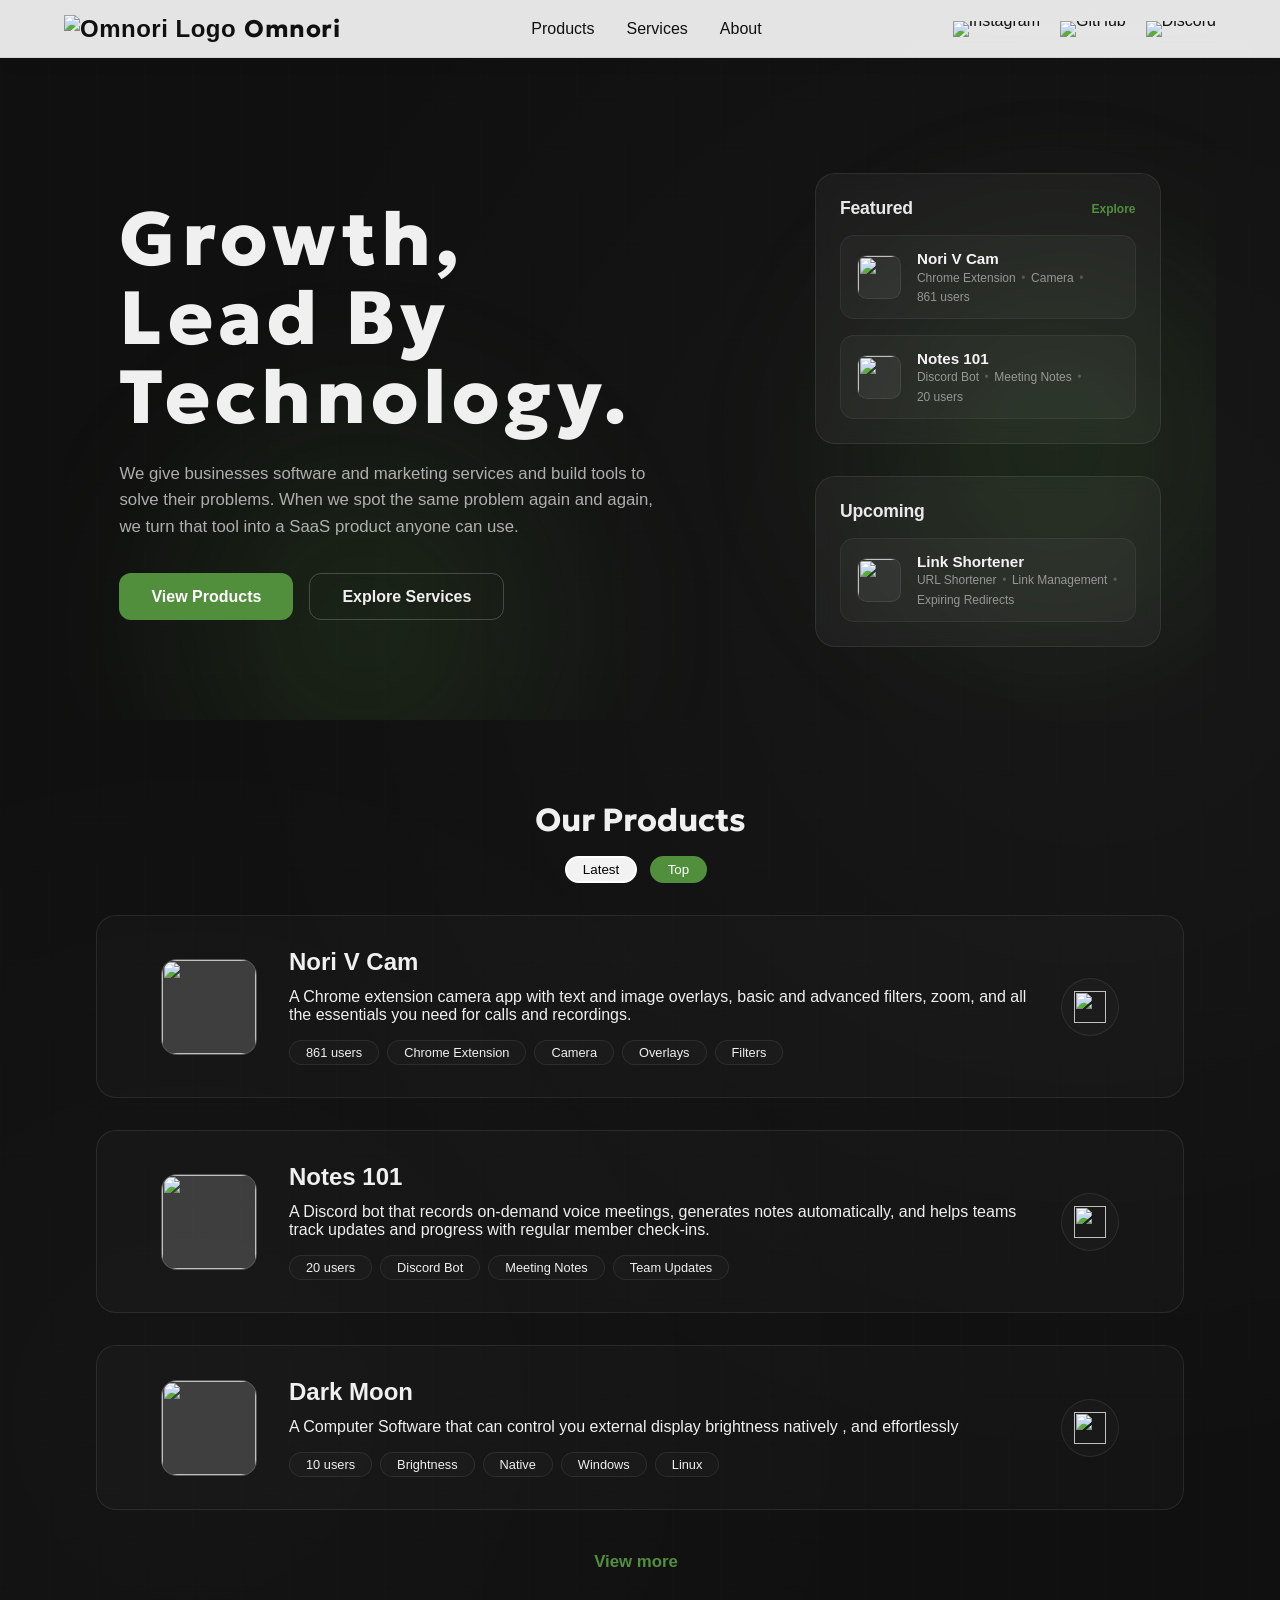
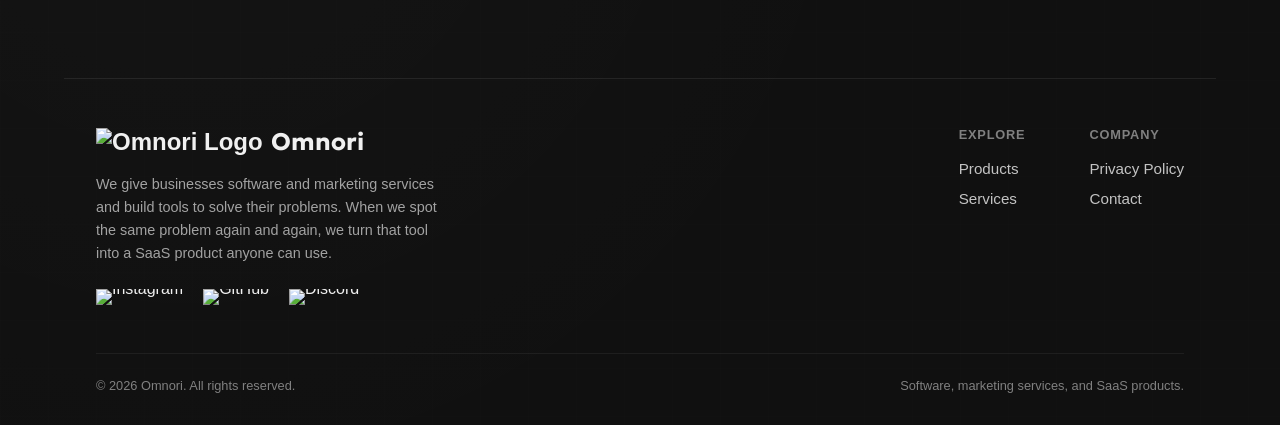
==== commit 423efe7d: "Updated Website with all the web changes" ====
--- a/index.html
+++ b/index.html
@@ -5,35 +5,35 @@
     <meta charset="UTF-8">
     <meta name="viewport" content="width=device-width, initial-scale=1.0">
     <title>Omnori - Growth, Lead By Technology.</title>
-    <meta name="title" content="Omnori | Relentless Product Lab | Endless Innovation">
+    <meta name="title" content="Omnori | Software, Marketing Services & SaaS Products">
     <meta name="description"
-        content="Omnori is a relentless product lab building solutions for daily friction. We prototype rapidly and ship continuously. Explore tools like Infinity V Cam and PomoInfinity.">
+        content="We give businesses software and marketing services and build tools to solve their problems. When we spot the same problem again and again, we turn that tool into a SaaS product anyone can use.">
     <meta name="keywords"
-        content="Omnori, Infinity V Cam, PomoInfinity, product lab, rapid prototyping, browser extensions, productivity tools, virtual camera, pomodoro app, innovation">
+        content="Omnori, software services, marketing services, SaaS products, business automation, productivity tools, browser extensions, innovation">
     <meta name="author" content="Omnori">
     <meta name="robots" content="index, follow">
-    <link rel="canonical" href="https://omnori.github.io/">
+    <link rel="canonical" href="https://omnori.com/">
 
     <!-- Open Graph / Facebook -->
     <meta property="og:type" content="website">
-    <meta property="og:url" content="https://omnori.github.io/">
-    <meta property="og:title" content="Omnori | Relentless Product Lab">
+    <meta property="og:url" content="https://omnori.com/">
+    <meta property="og:title" content="Omnori | Software, Marketing Services & SaaS Products">
     <meta property="og:description"
-        content="Building solutions for daily friction. Rapid prototyping and continuous shipping. Discover our ecosystem of products.">
-    <meta property="og:image" content="https://omnori.github.io/logo/logo-horizontal.jpg">
+        content="We give businesses software and marketing services and build tools to solve their problems. When we spot the same problem again and again, we turn that tool into a SaaS product anyone can use.">
+    <meta property="og:image" content="https://omnori.com/logo/logo-horizontal.jpg">
 
     <!-- Twitter -->
     <meta property="twitter:card" content="summary_large_image">
-    <meta property="twitter:url" content="https://omnori.github.io/">
-    <meta property="twitter:title" content="Omnori | Relentless Product Lab">
+    <meta property="twitter:url" content="https://omnori.com/">
+    <meta property="twitter:title" content="Omnori | Software, Marketing Services & SaaS Products">
     <meta property="twitter:description"
-        content="Building solutions for daily friction. Rapid prototyping and continuous shipping. Discover our ecosystem of products.">
-    <meta property="twitter:image" content="https://omnori.github.io/logo/logo-horizontal.jpg">
+        content="We give businesses software and marketing services and build tools to solve their problems. When we spot the same problem again and again, we turn that tool into a SaaS product anyone can use.">
+    <meta property="twitter:image" content="https://omnori.com/logo/logo-horizontal.jpg">
 
     <!-- Favicon and Icons -->
-    <link rel="icon" type="image/png" href="logo/logo-sm.png">
-    <link rel="shortcut icon" type="image/png" href="logo/logo-sm.png">
-    <link rel="apple-touch-icon" href="logo/logo.png">
+    <link rel="icon" type="image/png" href="logo/logo-sm-bg.png">
+    <link rel="shortcut icon" type="image/png" href="logo/logo-sm-bg.png">
+    <link rel="apple-touch-icon" href="logo/logo-sm-bg.png">
     <link rel="manifest" href="manifest.json">
     <meta name="theme-color" content="#528F3D">
 
@@ -43,10 +43,10 @@
     "@context": "https://schema.org",
     "@type": "Organization",
     "name": "Omnori",
-    "url": "https://omnori.github.io/",
-    "logo": "https://omnori.github.io/logo/logo.png",
-    "image": "https://omnori.github.io/logo/logo-horizontal.jpg",
-    "description": "A relentless product lab building solutions for daily friction. We prototype rapidly and ship continuously.",
+    "url": "https://omnori.com/",
+    "logo": "https://omnori.com/logo/logo.png",
+    "image": "https://omnori.com/logo/logo-horizontal.jpg",
+    "description": "We give businesses software and marketing services and build tools to solve their problems. When we spot the same problem again and again, we turn that tool into a SaaS product anyone can use.",
     "brand": {
       "@type": "Brand",
       "name": "Omnori"
@@ -62,9 +62,6 @@
     </style>
     <link rel="stylesheet" href="style.css">
     <script defer src="autoload/autoload.js"></script>
-    <script defer src="autoload/products-render.js"></script>
-    <script defer src="autoload/products.js"></script>
-
 </head>
 
 <body>
@@ -75,8 +72,8 @@
             <div class="left">
                 <div class="textsec">
                     <h2>Growth, <br> Lead By Technology.</h2>
-                    <h4>We're a relentless product lab building software, automation, and productivity tools of
-                        every kind — open source, released under libre licenses, for anyone to use and build on.
+                    <h4>We give businesses software and marketing services and build tools to solve their problems. When
+                        we spot the same problem again and again, we turn that tool into a SaaS product anyone can use.
                     </h4>
                 </div>
 
@@ -91,46 +88,51 @@
                         <h2>Featured</h2>
                         <a href="#products">Explore</a>
                     </div>
-                    <div id="featuredSpotlight"><!-- PRODUCTS:FEATURED -->
-        <div class="pritem">
-            <img class="appicon" src="https://lh3.googleusercontent.com/iOdN2mVoJw2E4LsJo2YdQPStSVQz-1WmaH0mCUAkyNlP-tpQcRnnikOiYpzQF51VVlnGWR2a1O0gfFvQlYLAnc-S" alt="">
-            <div class="apptext">
-                <h3>Nori Cam</h3>
-                <div class="tags">
-                    <span>Chrome Extension</span> <span>Camera</span>
-                    <span>289 users</span>
-                </div>
-            </div>
-        </div>
-    
-        <div class="pritem">
-            <img class="appicon" src="https://cdn.discordapp.com/app-icons/1526987244001296514/faad0e55a1ee7df69ca1c7a164458416.png" alt="">
-            <div class="apptext">
-                <h3>Notes 101</h3>
-                <div class="tags">
-                    <span>Discord Bot</span> <span>Meeting Notes</span>
-                    <span>20 users</span>
-                </div>
-            </div>
-        </div>
-    <!-- /PRODUCTS:FEATURED --></div>
+                    <div id="featuredSpotlight" class="pritem-list">
+                        <div class="pritem">
+                            <img class="appicon"
+                                src="https://lh3.googleusercontent.com/iOdN2mVoJw2E4LsJo2YdQPStSVQz-1WmaH0mCUAkyNlP-tpQcRnnikOiYpzQF51VVlnGWR2a1O0gfFvQlYLAnc-S"
+                                alt="">
+                            <div class="apptext">
+                                <h3>Nori V Cam</h3>
+                                <div class="tags">
+                                    <span>Chrome Extension</span> <span>Camera</span>
+                                    <span>861 users</span>
+                                </div>
+                            </div>
+                        </div>
+
+                        <div class="pritem">
+                            <img class="appicon"
+                                src="https://cdn.discordapp.com/app-icons/1526987244001296514/faad0e55a1ee7df69ca1c7a164458416.png"
+                                alt="">
+                            <div class="apptext">
+                                <h3>Notes 101</h3>
+                                <div class="tags">
+                                    <span>Discord Bot</span> <span>Meeting Notes</span>
+                                    <span>20 users</span>
+                                </div>
+                            </div>
+                        </div>
+                    </div>
                 </div>
                 <div class="spotlight">
                     <div class="title">
                         <h2>Upcoming</h2>
-                        <a href="#giveidea">Suggest Idea</a>
-                    </div>
-                    <div id="upcomingSpotlight"><!-- PRODUCTS:UPCOMING -->
-        <div class="pritem">
-            <img class="appicon" src="logo/logo-sm.png" alt="">
-            <div class="apptext">
-                <h3>Link Shortener</h3>
-                <div class="tags">
-                    <span>URL Shortener</span> <span>Link Management</span> <span>Expiring Redirects</span>
-                </div>
-            </div>
-        </div>
-    <!-- /PRODUCTS:UPCOMING --></div>
+                        <!-- <a href="#giveidea">Suggest Idea</a> -->
+                    </div>
+                    <div id="upcomingSpotlight" class="pritem-list">
+                        <div class="pritem">
+                            <img class="appicon" src="logo/logo-sm.png" alt="">
+                            <div class="apptext">
+                                <h3>Link Shortener</h3>
+                                <div class="tags">
+                                    <span>URL Shortener</span> <span>Link Management</span> <span>Expiring
+                                        Redirects</span>
+                                </div>
+                            </div>
+                        </div>
+                    </div>
                 </div>
             </div>
 
@@ -141,84 +143,125 @@
                 <div class="tags"><button data-filter="latest">Latest</button> <button data-filter="top"
                         class="active">Top</button></div>
             </div>
-            <div class="itemlist" id="productsList"><!-- PRODUCTS:GRID -->
-            <div class="item">
-                <div class="logo">
-                    <img src="https://lh3.googleusercontent.com/iOdN2mVoJw2E4LsJo2YdQPStSVQz-1WmaH0mCUAkyNlP-tpQcRnnikOiYpzQF51VVlnGWR2a1O0gfFvQlYLAnc-S" alt="">
-                </div>
-                <div class="context">
-                    <h3>Nori Cam</h3>
-                    <p>A Chrome extension camera app with text and image overlays, basic and advanced filters, zoom, and all the essentials you need for calls and recordings.</p>
-                    <div class="tags"><span>289 users</span> <span>Chrome Extension</span> <span>Camera</span> <span>Overlays</span> <span>Filters</span></div>
-                </div>
-                <a class="itembtn" href="https://chromewebstore.google.com/detail/infinityvcam/kckmcaholkgphbbjcijcghjgciagndab" target="_blank" rel="noopener"><img src="https://img.icons8.com/?size=100&id=85504&format=png&color=f1f1f1" alt=""></a>
-            </div>
-        
-            <div class="item">
-                <div class="logo">
-                    <img src="https://cdn.discordapp.com/app-icons/1526987244001296514/faad0e55a1ee7df69ca1c7a164458416.png" alt="">
-                </div>
-                <div class="context">
-                    <h3>Notes 101</h3>
-                    <p>A Discord bot that records on-demand voice meetings, generates notes automatically, and helps teams track updates and progress with regular member check-ins.</p>
-                    <div class="tags"><span>20 users</span> <span>Discord Bot</span> <span>Meeting Notes</span> <span>Team Updates</span></div>
-                </div>
-                <a class="itembtn" href="https://discord.com/oauth2/authorize?client_id=1526987244001296514&permissions=8&integration_type=0&scope=bot+applications.commands" target="_blank" rel="noopener"><img src="https://img.icons8.com/?size=100&id=85504&format=png&color=f1f1f1" alt=""></a>
-            </div>
-        
-            <div class="item">
-                <div class="logo">
-                    <img src="https://lh3.googleusercontent.com/j9bNP4QQB1DxWTYBoj7DmICyY9_RQcWHPPdjuiB61cvB1Zrk4YBpRH0svq8SNBygI1YvamVj28j5XitHW68U_yia0lk" alt="">
-                </div>
-                <div class="context">
-                    <h3>Pomori</h3>
-                    <p>A pomodoro-style clock extension — start and stop custom timers, name them, and stay focused with a few simple, no-nonsense features.</p>
-                    <div class="tags"><span>10 users</span> <span>Chrome Extension</span> <span>Pomodoro Timer</span> <span>Productivity</span></div>
-                </div>
-                <a class="itembtn" href="https://chromewebstore.google.com/detail/pomoinfinity/imipbhidbjfooicfmljocgklihnhekcp" target="_blank" rel="noopener"><img src="https://img.icons8.com/?size=100&id=85504&format=png&color=f1f1f1" alt=""></a>
-            </div>
-        
-            <div class="item">
-                <div class="logo">
-                    <img src="https://lh3.googleusercontent.com/YGNn7Zr2xETUzLA3VMGSrJQ-nrplvkBqQj-U556Hjf-9MQLF0_I-hJR5-XQ9aLayPRSWY-qxAAaV8buMqMd-CXWAv9c" alt="">
-                </div>
-                <div class="context">
-                    <h3>Nori Scraptes Images</h3>
-                    <p>A Chrome extension that grabs every product image link from a page and lets you copy them in one click. It has dedicated scrapers for Amazon, Flipkart, and Myntra, plus a generic fallback that detects reasonably large images on any other site.</p>
-                    <div class="tags"><span>10 users</span> <span>Chrome Extension</span> <span>Image Scraper</span> <span>Ease Of Use</span></div>
-                </div>
-                <a class="itembtn" href="https://chromewebstore.google.com/detail/nori-scrapes-images/kpnoaifoplbdignomjpfddnmammfmhka" target="_blank" rel="noopener"><img src="https://img.icons8.com/?size=100&id=85504&format=png&color=f1f1f1" alt=""></a>
-            </div>
-        
-            <div class="item">
-                <div class="logo">
-                    <img src="https://raw.githubusercontent.com/Omnori/Dark-moon/refs/heads/main/Assets/logo.png" alt="">
-                </div>
-                <div class="context">
-                    <h3>Dark Moon</h3>
-                    <p>A Computer Software that can control you external display brightness natively , and effortlessly</p>
-                    <div class="tags"><span>10 users</span> <span>Brightness</span> <span>Native</span> <span>Windows</span> <span>Linux</span></div>
-                </div>
-                <a class="itembtn" href="https://github.com/Omnori/Dark-moon/releases/tag/v1.0.3" target="_blank" rel="noopener"><img src="https://img.icons8.com/?size=100&id=85504&format=png&color=f1f1f1" alt=""></a>
-            </div>
-        
-            <div class="item">
-                <div class="logo">
-                    <img src="logo/logo-sm.png" alt="">
-                </div>
-                <div class="context">
-                    <h3>Link Shortener</h3>
-                    <p>Shorten links, manage where each one leads, see who's clicking through, and set a backup redirect for when the destination link expires.</p>
-                    <div class="tags"><span>URL Shortener</span> <span>Link Management</span> <span>Expiring Redirects</span> <span>Coming Soon</span></div>
-                </div>
-                <button><img src="https://img.icons8.com/?size=100&id=85504&format=png&color=f1f1f1" alt=""></button>
-            </div>
-        <!-- /PRODUCTS:GRID --></div>
+            <div class="itemlist" id="productsList">
+                <div class="item" data-users="861" data-date="2025-10-12">
+                    <div class="logo">
+                        <img src="https://lh3.googleusercontent.com/iOdN2mVoJw2E4LsJo2YdQPStSVQz-1WmaH0mCUAkyNlP-tpQcRnnikOiYpzQF51VVlnGWR2a1O0gfFvQlYLAnc-S"
+                            alt="">
+                    </div>
+                    <div class="context">
+                        <h3>Nori V Cam</h3>
+                        <p>A Chrome extension camera app with text and image overlays, basic and advanced filters, zoom,
+                            and all the essentials you need for calls and recordings.</p>
+                        <div class="tags"><span>861 users</span> <span>Chrome Extension</span> <span>Camera</span>
+                            <span>Overlays</span> <span>Filters</span>
+                        </div>
+                    </div>
+                    <a class="itembtn"
+                        href="https://chromewebstore.google.com/detail/infinityvcam/kckmcaholkgphbbjcijcghjgciagndab"
+                        target="_blank" rel="noopener"><img
+                            src="https://img.icons8.com/?size=100&id=85504&format=png&color=f1f1f1" alt=""></a>
+                </div>
+
+                <div class="item" data-users="20" data-date="2026-06-01">
+                    <div class="logo">
+                        <img src="https://cdn.discordapp.com/app-icons/1526987244001296514/faad0e55a1ee7df69ca1c7a164458416.png"
+                            alt="">
+                    </div>
+                    <div class="context">
+                        <h3>Notes 101</h3>
+                        <p>A Discord bot that records on-demand voice meetings, generates notes automatically, and helps
+                            teams track updates and progress with regular member check-ins.</p>
+                        <div class="tags"><span>20 users</span> <span>Discord Bot</span> <span>Meeting Notes</span>
+                            <span>Team Updates</span>
+                        </div>
+                    </div>
+                    <a class="itembtn"
+                        href="https://discord.com/oauth2/authorize?client_id=1526987244001296514&permissions=8&integration_type=0&scope=bot+applications.commands"
+                        target="_blank" rel="noopener"><img
+                            src="https://img.icons8.com/?size=100&id=85504&format=png&color=f1f1f1" alt=""></a>
+                </div>
+
+                <div class="item" data-users="10" data-date="2026-05-01">
+                    <div class="logo">
+                        <img src="https://raw.githubusercontent.com/Omnori/Dark-moon/refs/heads/main/Assets/logo.png"
+                            alt="">
+                    </div>
+                    <div class="context">
+                        <h3>Dark Moon</h3>
+                        <p>A Computer Software that can control you external display brightness natively , and
+                            effortlessly</p>
+                        <div class="tags"><span>10 users</span> <span>Brightness</span> <span>Native</span>
+                            <span>Windows</span> <span>Linux</span>
+                        </div>
+                    </div>
+                    <a class="itembtn" href="https://github.com/Omnori/Dark-moon/releases/tag/v1.0.3" target="_blank"
+                        rel="noopener"><img src="https://img.icons8.com/?size=100&id=85504&format=png&color=f1f1f1"
+                            alt=""></a>
+                </div>
+
+                <div class="item" data-users="7" data-date="2026-02-22">
+                    <div class="logo">
+                        <img src="https://lh3.googleusercontent.com/j9bNP4QQB1DxWTYBoj7DmICyY9_RQcWHPPdjuiB61cvB1Zrk4YBpRH0svq8SNBygI1YvamVj28j5XitHW68U_yia0lk"
+                            alt="">
+                    </div>
+                    <div class="context">
+                        <h3>Pomori</h3>
+                        <p>A pomodoro-style clock extension — start and stop custom timers, name them, and stay focused
+                            with a few simple, no-nonsense features.</p>
+                        <div class="tags"><span>7 users</span> <span>Chrome Extension</span> <span>Pomodoro Timer</span>
+                            <span>Productivity</span>
+                        </div>
+                    </div>
+                    <a class="itembtn"
+                        href="https://chromewebstore.google.com/detail/pomoinfinity/imipbhidbjfooicfmljocgklihnhekcp"
+                        target="_blank" rel="noopener"><img
+                            src="https://img.icons8.com/?size=100&id=85504&format=png&color=f1f1f1" alt=""></a>
+                </div>
+
+                <div class="item" data-users="3" data-date="2026-07-23">
+                    <div class="logo">
+                        <img src="https://lh3.googleusercontent.com/YGNn7Zr2xETUzLA3VMGSrJQ-nrplvkBqQj-U556Hjf-9MQLF0_I-hJR5-XQ9aLayPRSWY-qxAAaV8buMqMd-CXWAv9c"
+                            alt="">
+                    </div>
+                    <div class="context">
+                        <h3>Nori Scrapes Images</h3>
+                        <p>A Chrome extension that grabs every product image link from a page and lets you copy them in
+                            one click. It has dedicated scrapers for Amazon, Flipkart, and Myntra, plus a generic
+                            fallback that detects reasonably large images on any other site.</p>
+                        <div class="tags"><span>3 users</span> <span>Chrome Extension</span> <span>Image Scraper</span>
+                            <span>Ease Of Use</span>
+                        </div>
+                    </div>
+                    <a class="itembtn"
+                        href="https://chromewebstore.google.com/detail/nori-scrapes-images/kpnoaifoplbdignomjpfddnmammfmhka"
+                        target="_blank" rel="noopener"><img
+                            src="https://img.icons8.com/?size=100&id=85504&format=png&color=f1f1f1" alt=""></a>
+                </div>
+
+                <div class="item" data-users="0" data-date="2026-06-15">
+                    <div class="logo">
+                        <img src="logo/logo-sm.png" alt="">
+                    </div>
+                    <div class="context">
+                        <h3>Link Shortener</h3>
+                        <p>Shorten links, manage where each one leads, see who's clicking through, and set a backup
+                            redirect for when the destination link expires.</p>
+                        <div class="tags"><span>URL Shortener</span> <span>Link Management</span> <span>Expiring
+                                Redirects</span> <span>Coming Soon</span></div>
+                    </div>
+                    <button><img src="https://img.icons8.com/?size=100&id=85504&format=png&color=f1f1f1"
+                            alt=""></button>
+                </div>
+            </div>
             <div class="moresec">
-                <a href="#products" class="viewmore"> View all <img
-                        src="https://img.icons8.com/?size=100&id=85123&format=png&color=f1f1f1" alt=""></a>
+                <button type="button" id="viewMoreBtn" class="viewmore">
+                    <span>View more</span>
+                    <img src="https://img.icons8.com/?size=100&id=85123&format=png&color=f1f1f1" alt="">
+                </button>
             </div>
         </div>
+        <!--
         <div id="giveidea">
             <div class="heading">
                 <h1>Give Us Your Idea</h1>
@@ -250,6 +293,7 @@
                 <p class="formnote">We read every submission. No spam, ever.</p>
             </form>
         </div>
+        -->
 
     </div>
 
@@ -263,6 +307,67 @@
         window.location.href = 'services.html'
     })
 
+    const filterButtons = document.querySelectorAll('#products .heading .tags button')
+    const productsList = document.getElementById('productsList')
+    const viewMoreBtn = document.getElementById('viewMoreBtn')
+    const INITIAL_LIMIT = 3
+    let isExpanded = false
+
+    function updateProductsVisibility() {
+        if (!productsList) return
+        const items = Array.from(productsList.querySelectorAll('.item'))
+        items.forEach((item, index) => {
+            if (isExpanded || index < INITIAL_LIMIT) {
+                item.classList.remove('item-hidden')
+            } else {
+                item.classList.add('item-hidden')
+            }
+        })
+
+        if (viewMoreBtn) {
+            const label = viewMoreBtn.querySelector('span')
+            if (label) {
+                label.textContent = isExpanded ? 'Show less' : 'View more'
+            }
+            viewMoreBtn.classList.toggle('expanded', isExpanded)
+        }
+    }
+
+    if (viewMoreBtn) {
+        viewMoreBtn.addEventListener('click', () => {
+            isExpanded = !isExpanded
+            updateProductsVisibility()
+            if (!isExpanded) {
+                document.getElementById('products')?.scrollIntoView({ behavior: 'smooth' })
+            }
+        })
+    }
+
+    if (filterButtons.length && productsList) {
+        filterButtons.forEach(btn => {
+            btn.addEventListener('click', () => {
+                filterButtons.forEach(b => b.classList.remove('active'))
+                btn.classList.add('active')
+
+                const filter = btn.dataset.filter || btn.textContent.trim().toLowerCase()
+                const items = Array.from(productsList.querySelectorAll('.item'))
+
+                items.sort((a, b) => {
+                    if (filter === 'latest') {
+                        return new Date(b.dataset.date) - new Date(a.dataset.date)
+                    } else {
+                        return (parseInt(b.dataset.users, 10) || 0) - (parseInt(a.dataset.users, 10) || 0)
+                    }
+                })
+
+                items.forEach(item => productsList.appendChild(item))
+                updateProductsVisibility()
+            })
+        })
+    }
+
+    updateProductsVisibility()
+
     const ideaForm = document.querySelector('.ideaform')
 
     if (ideaForm) {
--- a/style.css
+++ b/style.css
@@ -84,20 +84,22 @@
     }
 
     #maincontainer,
-    header,
     footer {
         max-width: 1800px;
     }
-}
-
-/* 3. Header Section (Perfectly Centered & Blurred Overlays) */
+
+    header {
+        padding-left: max(5%, calc((100% - 1800px) / 2));
+        padding-right: max(5%, calc((100% - 1800px) / 2));
+    }
+}
+
+/* 3. Header Section (Flat Full-Width Rectangle) */
 header {
     position: fixed;
-    top: 1rem;
-    left: 50%;
-    transform: translateX(-50%);
-    width: 90%;
-    max-width: 1600px;
+    top: 0;
+    left: 0;
+    width: 100%;
 
     display: flex;
     align-items: center;
@@ -106,11 +108,11 @@
     background-color: rgba(241, 241, 241, 0.95);
     backdrop-filter: blur(12px);
     /* Content beautifully blurs as it passes underneath */
-    padding: 0.75rem 2rem;
-    border-radius: 50px;
-    /* Fully rounded pill shape matches high-end UI patterns */
+    padding: 0.85rem max(5%, calc((100% - 1600px) / 2));
+    border-radius: 0;
+    border-bottom: 1px solid rgba(0, 0, 0, 0.08);
     z-index: 1000;
-    box-shadow: 0 4px 30px rgba(0, 0, 0, 0.2);
+    box-shadow: 0 2px 16px rgba(0, 0, 0, 0.08);
 
     /* Safe color override for header child elements */
     a,
@@ -202,11 +204,11 @@
 /* Tablet & mobile nav: collapse inline links into a toggled dropdown panel */
 @media (max-width: 860px) {
     header {
-        padding: 0.65rem 1.25rem;
+        padding: 0.75rem 5%;
 
         .navi {
             position: fixed;
-            top: 4.75rem;
+            top: 4.25rem;
             left: 50%;
             transform: translateX(-50%) translateY(-12px);
             width: 90%;
@@ -323,81 +325,113 @@
         width: 30%;
         display: flex;
         flex-direction: column;
-        justify-content: center;
-        gap: 1.5rem;
-        /* Separates multiple featured product containers evenly */
+        justify-content: flex-start;
+        gap: 2rem;
 
         .spotlight {
             padding: 1.5rem;
             border-radius: 1.25rem;
             width: 100%;
             border: 1px solid rgba(255, 255, 255, 0.08);
-            /* Sophisticated dark border */
-            background-color: rgba(255, 255, 255, 0.02);
+            background-color: rgba(255, 255, 255, 0.045);
+            backdrop-filter: blur(8px);
 
             .title {
                 display: flex;
                 align-items: center;
                 justify-content: space-between;
-                margin-bottom: 1.25rem;
+                margin-bottom: 1rem;
 
                 h2 {
-                    font-size: 1.25rem;
+                    font-size: 1.1rem;
                     font-weight: 600;
-
                     color: rgba(255, 255, 255, 0.9);
+                    letter-spacing: -0.01em;
                 }
 
                 a {
                     font-size: 0.75rem;
                     color: var(--accentgreen);
                     font-weight: 600;
+                    text-decoration: none;
+                    display: flex;
+                    align-items: center;
+                    gap: 0.25rem;
+                    transition: opacity 0.2s ease;
+
+                    &:hover {
+                        opacity: 0.8;
+                    }
                 }
             }
 
-
+            .pritem-list {
+                display: flex;
+                flex-direction: column;
+                gap: 1rem;
+            }
 
             .pritem {
-                background-color: var(--whitesolid);
-                padding: 0.75rem 1rem;
-                margin: 0.75rem 0;
-                border-radius: 0.75rem;
-                color: var(--primarybg);
-
-                /* FIXES THE SQUISHED LAYOUT IN SCREENSHOT */
+                background-color: rgba(255, 255, 255, 0.03);
+                border: 1px solid rgba(255, 255, 255, 0.05);
+                padding: 0.875rem 1rem;
+                border-radius: 0.875rem;
+                color: #ffffff;
                 display: flex;
                 align-items: center;
                 gap: 1rem;
+                text-decoration: none;
+                transition: all 0.2s ease;
+
+                &:hover {
+                    background-color: rgba(255, 255, 255, 0.06);
+                    border-color: rgba(255, 255, 255, 0.12);
+                    transform: translateY(-1px);
+                }
 
                 img {
-                    height: 2.5rem;
-                    width: 2.5rem;
+                    height: 2.75rem;
+                    width: 2.75rem;
                     object-fit: cover;
-                    border-radius: 0.5rem;
-                    background-color: rgba(0, 0, 0, 0.05);
-                    /* Safe background placeholder */
+                    border-radius: 0.625rem;
+                    border: 1px solid rgba(255, 255, 255, 0.08);
+                    background-color: rgba(255, 255, 255, 0.05);
+                    flex-shrink: 0;
                 }
 
-                /* Text container wrap to layout Title & Subtitle nicely */
                 .apptext {
                     display: flex;
                     flex-direction: column;
+                    gap: 0.2rem;
+                    overflow: hidden;
 
                     h3 {
-                        font-weight: 700;
-                        font-size: 1rem;
+                        font-weight: 600;
+                        font-size: 0.95rem;
+                        color: rgba(255, 255, 255, 0.95);
+                        white-space: nowrap;
+                        overflow: hidden;
+                        text-overflow: ellipsis;
                     }
 
-                    div.tags {
+                    .tags {
                         display: flex;
+                        align-items: center;
                         flex-wrap: wrap;
-                        gap: 0.5rem;
-                    }
-
-                    div span {
-                        font-size: 0.8rem;
-                        opacity: 0.7;
-                        white-space: nowrap;
+                        gap: 0.35rem;
+
+                        span {
+                            font-size: 0.75rem;
+                            color: rgba(255, 255, 255, 0.5);
+                            font-weight: 400;
+
+                            /* Adds subtle visual dots between tags */
+                            &:not(:last-child):after {
+                                content: "•";
+                                margin-left: 0.35rem;
+                                opacity: 0.4;
+                            }
+                        }
                     }
                 }
             }
@@ -526,6 +560,7 @@
                 overflow: hidden;
                 background-color: rgba(103, 103, 103, 0.501);
                 border-radius: 1rem;
+                border: 1px solid rgba(255, 255, 255, 0.12);
                 display: flex;
                 align-items: center;
                 justify-content: center;
@@ -585,6 +620,10 @@
                     width: 2rem;
                 }
             }
+
+            &.item-hidden {
+                display: none;
+            }
         }
     }
 
@@ -592,17 +631,35 @@
         display: flex;
         align-items: center;
         justify-content: center;
-
+        margin-top: 1.5rem;
+
+        button,
         a {
             display: flex;
             align-items: center;
             justify-content: center;
             font-weight: 700;
             color: var(--accentgreen);
+            background: transparent;
+            border: none;
+            cursor: pointer;
+            font-size: 1.05rem;
+            font-family: inherit;
+            padding: 0.5rem 1rem;
+            transition: opacity 0.2s ease;
+
+            &:hover {
+                opacity: 0.8;
+            }
 
             img {
-                height: 2rem;
-                margin: 0 0 0.25rem 0.5rem;
+                height: 1.5rem;
+                margin: 0 0 0 0.5rem;
+                transition: transform 0.25s ease;
+            }
+
+            &.expanded img {
+                transform: rotate(180deg);
             }
         }
     }
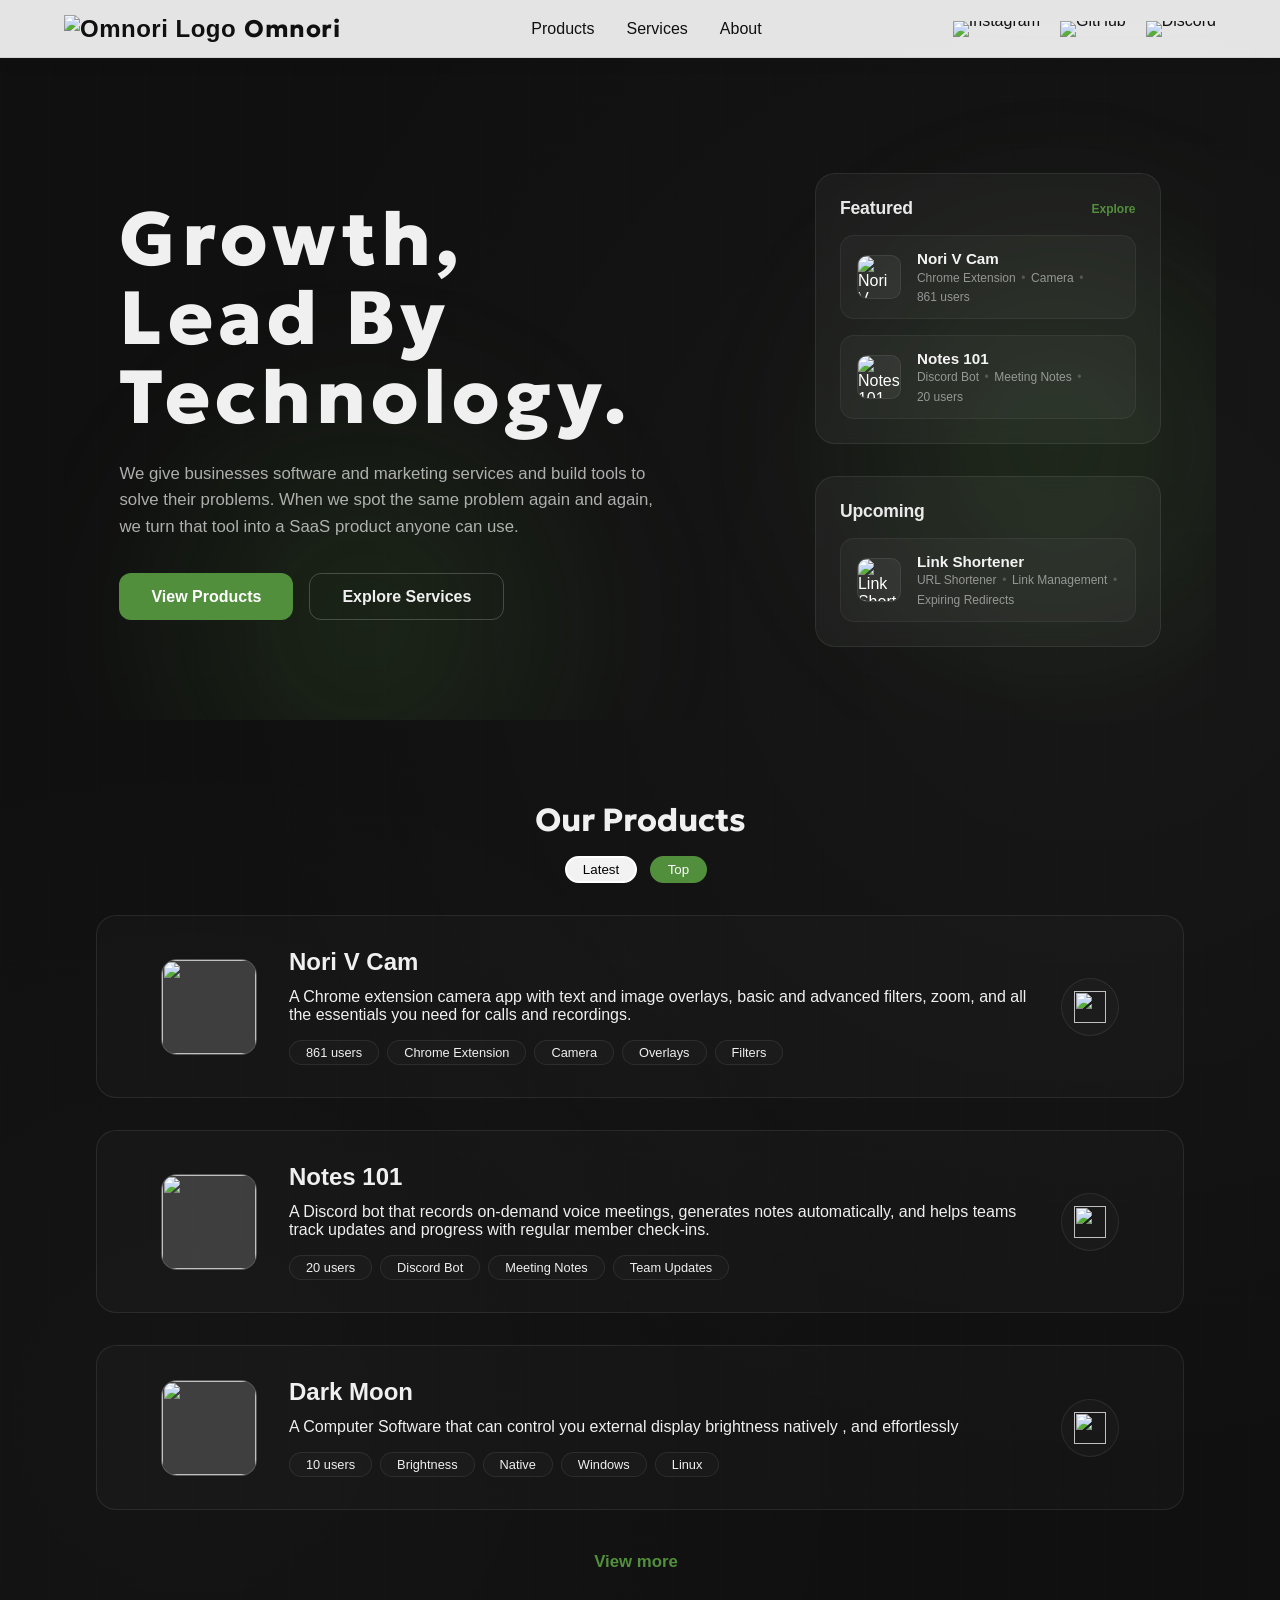
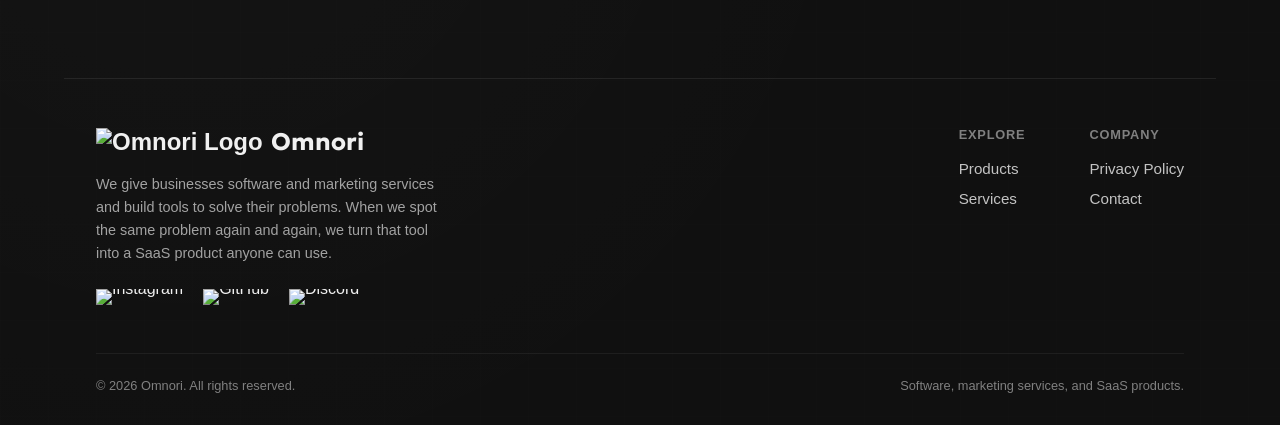
==== commit 1e59426b: "Added clickable spotlights" ====
--- a/index.html
+++ b/index.html
@@ -89,10 +89,10 @@
                         <a href="#products">Explore</a>
                     </div>
                     <div id="featuredSpotlight" class="pritem-list">
-                        <div class="pritem">
+                        <a class="pritem" href="https://chromewebstore.google.com/detail/infinityvcam/kckmcaholkgphbbjcijcghjgciagndab" target="_blank" rel="noopener">
                             <img class="appicon"
                                 src="https://lh3.googleusercontent.com/iOdN2mVoJw2E4LsJo2YdQPStSVQz-1WmaH0mCUAkyNlP-tpQcRnnikOiYpzQF51VVlnGWR2a1O0gfFvQlYLAnc-S"
-                                alt="">
+                                alt="Nori V Cam">
                             <div class="apptext">
                                 <h3>Nori V Cam</h3>
                                 <div class="tags">
@@ -100,12 +100,12 @@
                                     <span>861 users</span>
                                 </div>
                             </div>
-                        </div>
-
-                        <div class="pritem">
+                        </a>
+
+                        <a class="pritem" href="https://discord.com/oauth2/authorize?client_id=1526987244001296514&permissions=8&integration_type=0&scope=bot+applications.commands" target="_blank" rel="noopener">
                             <img class="appicon"
                                 src="https://cdn.discordapp.com/app-icons/1526987244001296514/faad0e55a1ee7df69ca1c7a164458416.png"
-                                alt="">
+                                alt="Notes 101">
                             <div class="apptext">
                                 <h3>Notes 101</h3>
                                 <div class="tags">
@@ -113,7 +113,7 @@
                                     <span>20 users</span>
                                 </div>
                             </div>
-                        </div>
+                        </a>
                     </div>
                 </div>
                 <div class="spotlight">
@@ -122,8 +122,8 @@
                         <!-- <a href="#giveidea">Suggest Idea</a> -->
                     </div>
                     <div id="upcomingSpotlight" class="pritem-list">
-                        <div class="pritem">
-                            <img class="appicon" src="logo/logo-sm.png" alt="">
+                        <a class="pritem" href="#products">
+                            <img class="appicon" src="logo/logo-sm.png" alt="Link Shortener">
                             <div class="apptext">
                                 <h3>Link Shortener</h3>
                                 <div class="tags">
@@ -131,7 +131,7 @@
                                         Redirects</span>
                                 </div>
                             </div>
-                        </div>
+                        </a>
                     </div>
                 </div>
             </div>
--- a/style.css
+++ b/style.css
@@ -381,6 +381,7 @@
                 align-items: center;
                 gap: 1rem;
                 text-decoration: none;
+                cursor: pointer;
                 transition: all 0.2s ease;
 
                 &:hover {
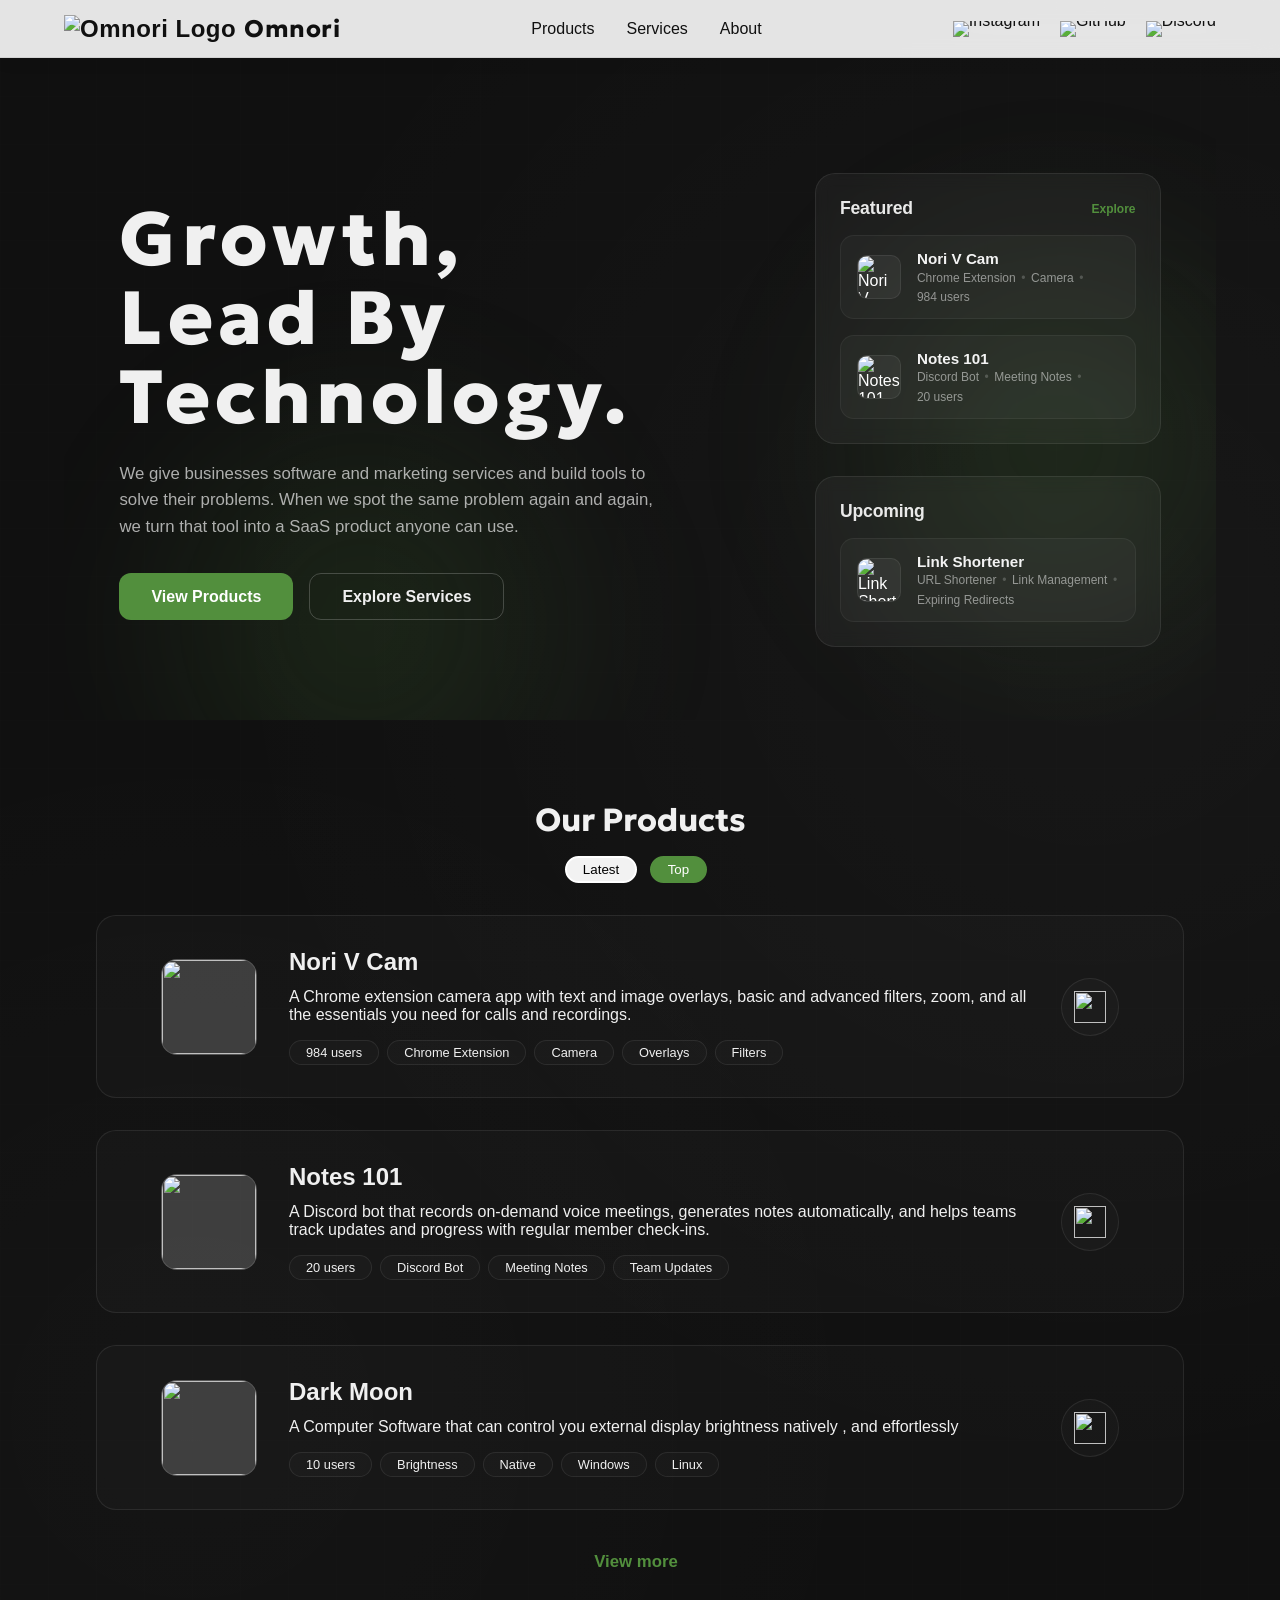
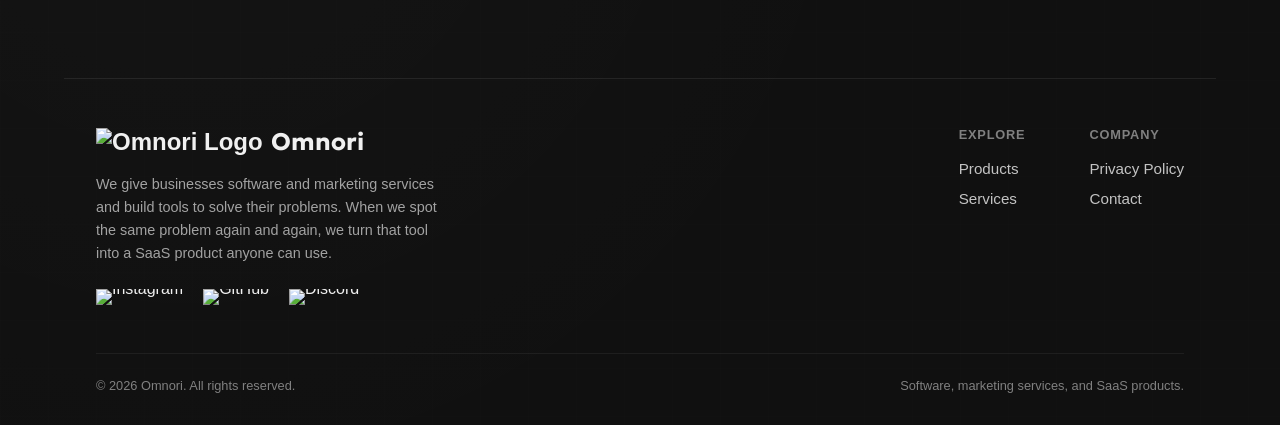
==== commit 7c6be606: "Update user count from 861 to 984" ====
--- a/index.html
+++ b/index.html
@@ -97,7 +97,7 @@
                                 <h3>Nori V Cam</h3>
                                 <div class="tags">
                                     <span>Chrome Extension</span> <span>Camera</span>
-                                    <span>861 users</span>
+                                    <span>984 users</span>
                                 </div>
                             </div>
                         </a>
@@ -153,7 +153,7 @@
                         <h3>Nori V Cam</h3>
                         <p>A Chrome extension camera app with text and image overlays, basic and advanced filters, zoom,
                             and all the essentials you need for calls and recordings.</p>
-                        <div class="tags"><span>861 users</span> <span>Chrome Extension</span> <span>Camera</span>
+                        <div class="tags"><span>984 users</span> <span>Chrome Extension</span> <span>Camera</span>
                             <span>Overlays</span> <span>Filters</span>
                         </div>
                     </div>
@@ -380,4 +380,4 @@
     }
 </script>
 
-</html>+</html>
